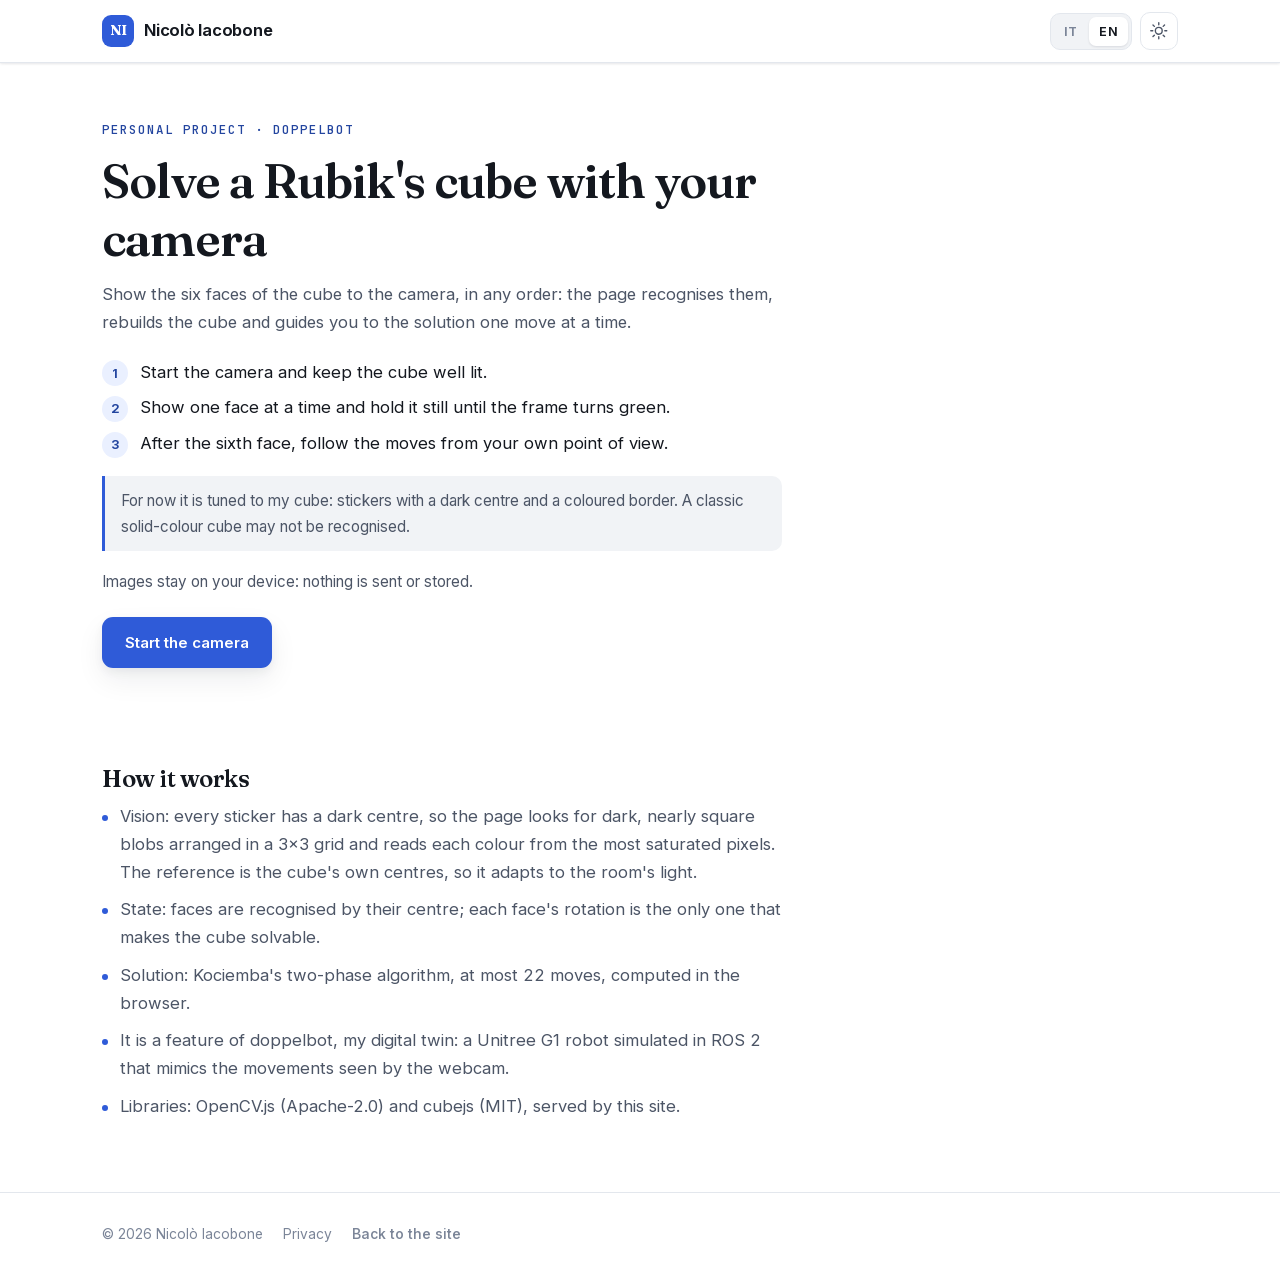
==== rubik/index.html @ 57f8d422 "aggiunta la pagina del cubo di Rubik (rubik/) e la sezione fotocamera nella privacy Pagina copiata d" ====
<!DOCTYPE html>
<html lang="it">
<head>
<meta charset="utf-8">
<meta name="viewport" content="width=device-width, initial-scale=1">
<title>Cubo di Rubik con la fotocamera — Nicolò Iacobone</title>
<meta name="description" data-i18n-attr="content" data-i18n="meta.description" content="Scansiona un cubo di Rubik con la fotocamera e risolvilo mossa per mossa, tutto nel browser.">
<meta name="author" content="Nicolò Iacobone">
<meta name="theme-color" content="#ffffff">
<link rel="canonical" href="https://www.nicoloiacobone.it/rubik/">
<link rel="icon" href="data:image/svg+xml,<svg xmlns='http://www.w3.org/2000/svg' viewBox='0 0 100 100'><rect width='100' height='100' rx='22' fill='%232f5bd8'/><text x='50' y='69' font-size='58' font-family='Georgia,serif' font-weight='700' fill='white' text-anchor='middle'>NI</text></svg>">
<link rel="preload" href="../fonts/inter-latin.woff2" as="font" type="font/woff2" crossorigin>
<link rel="stylesheet" href="../css/style.css">
<link rel="stylesheet" href="css/rubik.css">
<script>
/* Applica tema e lingua prima del primo paint per evitare il flash (come nella home) */
(function () {
  try {
    var t = localStorage.getItem('theme');
    if (!t) t = window.matchMedia('(prefers-color-scheme: dark)').matches ? 'dark' : 'light';
    document.documentElement.setAttribute('data-theme', t);
    var l = localStorage.getItem('lang');
    if (!l) l = (navigator.language || 'it').toLowerCase().indexOf('it') === 0 ? 'it' : 'en';
    document.documentElement.setAttribute('lang', l);
  } catch (e) {}
})();
</script>
<script type="module" src="js/app.js"></script>
</head>
<body>

<header class="nav is-stuck">
  <div class="nav__inner">
    <a class="nav__brand" href="../">
      <span class="nav__mark" aria-hidden="true">NI</span>
      <span class="nav__brandtext">Nicolò Iacobone</span>
    </a>

    <div class="nav__tools">
      <div class="langswitch" role="group" data-i18n-attr="aria-label" data-i18n="a11y.langGroup" aria-label="Lingua">
        <button type="button" class="langswitch__btn" data-lang="it" aria-pressed="true">IT</button>
        <button type="button" class="langswitch__btn" data-lang="en" aria-pressed="false">EN</button>
      </div>

      <button type="button" class="iconbtn" id="themeToggle" data-i18n-attr="aria-label,title" data-i18n="a11y.theme" aria-label="Cambia tema" title="Cambia tema">
        <svg class="icon icon--sun" viewBox="0 0 24 24" aria-hidden="true"><circle cx="12" cy="12" r="4.2"/><path d="M12 2.2v2.4M12 19.4v2.4M2.2 12h2.4M19.4 12h2.4M4.9 4.9l1.7 1.7M17.4 17.4l1.7 1.7M19.1 4.9l-1.7 1.7M6.6 17.4l-1.7 1.7"/></svg>
        <svg class="icon icon--moon" viewBox="0 0 24 24" aria-hidden="true"><path d="M20.5 14.6A8.6 8.6 0 0 1 9.4 3.5a8.6 8.6 0 1 0 11.1 11.1z"/></svg>
      </button>
    </div>
  </div>
</header>

<main class="wrap rubik">

  <section class="rubik__intro" id="intro">
    <p class="section__kicker" data-i18n="intro.kicker">Progetto personale · doppelbot</p>
    <h1 class="rubik__title" data-i18n="intro.title">Risolvi il cubo di Rubik con la fotocamera</h1>
    <p class="section__lead" data-i18n="intro.lead">Mostra alla fotocamera le sei facce del cubo, in qualsiasi ordine: la pagina le riconosce, ricostruisce il cubo e ti guida alla soluzione una mossa alla volta.</p>
    <ol class="rubik__steps">
      <li data-i18n="intro.step1">Avvia la fotocamera e tieni il cubo ben illuminato.</li>
      <li data-i18n="intro.step2">Mostra una faccia alla volta e tienila ferma finché il riquadro diventa verde.</li>
      <li data-i18n="intro.step3">Dopo la sesta faccia segui le mosse, dal tuo punto di vista.</li>
    </ol>
    <p class="rubik__note" data-i18n="intro.note">Per ora è tarato sul mio cubo: caselle con l'interno scuro e il bordo colorato. Un cubo classico a tinta piena potrebbe non essere riconosciuto.</p>
    <p class="rubik__privacy" data-i18n="intro.privacy">Le immagini restano sul tuo dispositivo: niente viene inviato né salvato.</p>
    <div class="rubik__actions">
      <button type="button" class="btn btn--primary" id="startButton" data-i18n="intro.start">Avvia la fotocamera</button>
    </div>
    <p class="rubik__load" id="loadStatus" role="status" aria-live="polite"></p>
    <noscript><p class="rubik__load is-error">Serve JavaScript. / JavaScript is required.</p></noscript>
  </section>

  <section class="rubik__app" id="scanSection" hidden>
    <div class="rubik__stage is-mirrored" id="stage">
      <video id="video" playsinline muted></video>
      <canvas id="overlay" aria-hidden="true"></canvas>
    </div>
    <div class="rubik__panel">
      <h2 class="rubik__subtitle" data-i18n="scan.title">Scansione</h2>
      <p class="rubik__status" id="scanMain" role="status" aria-live="polite"></p>
      <p class="rubik__hint" id="scanHint"></p>
      <p class="rubik__hint" id="scanWarn" hidden></p>
      <p class="rubik__event" id="scanEvent" hidden></p>
      <div class="net" id="net" role="img" data-i18n-attr="aria-label" data-i18n="scan.net" aria-label="Facce acquisite"></div>
      <div class="rubik__actions">
        <button type="button" class="btn btn--ghost" id="restartButton" data-i18n="scan.restart">Ricomincia</button>
        <button type="button" class="btn btn--ghost" id="switchButton" data-i18n="scan.switch" hidden>Cambia fotocamera</button>
      </div>
    </div>
  </section>

  <section class="rubik__guide" id="guideSection" hidden>
    <h2 class="rubik__subtitle" data-i18n="guide.title">Soluzione</h2>
    <p class="rubik__hint" data-i18n="guide.hold">Tieni il cubo con il verde verso di te e il bianco in alto: la fotocamera vede la faccia blu.</p>
    <p class="rubik__status" id="guideStatus" role="status" aria-live="polite" hidden></p>

    <div class="rubik__app">
      <div class="rubik__camera" id="guideStage">
        <p class="rubik__hint" id="guideCamera" hidden></p>
      </div>

      <div class="rubik__panel">
        <div class="move" id="currentMove">
          <svg class="move__icon" id="moveIcon" viewBox="-2.3 -2.3 4.6 4.6" aria-hidden="true">
            <defs>
              <marker id="arrowhead" viewBox="0 0 10 10" refX="6" refY="5" markerWidth="4" markerHeight="4" orient="auto-start-reverse">
                <path d="M0 0 L10 5 L0 10 z" fill="#ffff00" stroke="#000" stroke-width="1"/>
              </marker>
            </defs>
          </svg>
          <div class="move__text">
            <p class="move__label" data-i18n="guide.next">Prossima mossa</p>
            <p class="move__name" id="moveName" aria-live="polite"></p>
            <p class="move__description" id="moveText"></p>
            <p class="move__count" id="moveCount"></p>
          </div>
        </div>

        <div class="rubik__solved" id="solved" hidden>
          <p class="move__name" data-i18n="guide.solved">Cubo risolto!</p>
          <p data-i18n="guide.solvedText">Ottimo lavoro. Puoi mischiarlo e ricominciare con una nuova scansione.</p>
        </div>

        <p class="rubik__event" id="guideEvent" hidden></p>
        <div class="rubik__actions">
          <button type="button" class="btn btn--primary" id="doneButton" data-i18n="guide.done">Fatto</button>
          <button type="button" class="btn btn--ghost" id="undoButton" data-i18n="guide.undo">Annulla l'ultima</button>
          <button type="button" class="btn btn--ghost" id="modeButton">Conferma a mano</button>
          <button type="button" class="btn btn--ghost" id="rescanButton" data-i18n="guide.rescan">Nuova scansione</button>
        </div>
        <p class="rubik__keys" data-i18n="guide.keys">Tasti: Spazio = fatto, Z = annulla, M = conferma automatica o a mano</p>
        <ol class="moves" id="moveList"></ol>
      </div>
    </div>
  </section>

  <section class="rubik__about">
    <h2 class="rubik__subtitle" data-i18n="about.title">Come funziona</h2>
    <ul class="rubik__list">
      <li data-i18n="about.vision">Visione: ogni casella ha l'interno scuro, quindi la pagina cerca macchie scure quasi quadrate disposte a griglia 3×3 e ne legge il colore dai pixel più saturi. Il riferimento sono i centri del cubo stesso, così si adatta alla luce della stanza.</li>
      <li data-i18n="about.state">Stato: le facce si riconoscono dal centro; la rotazione di ognuna è l'unica che rende il cubo risolvibile.</li>
      <li data-i18n="about.solver">Soluzione: algoritmo two-phase di Kociemba, al massimo 22 mosse, calcolato nel browser.</li>
      <li data-i18n="about.origin">È una funzione di doppelbot, il mio gemello digitale: un robot Unitree G1 simulato in ROS 2 che imita i movimenti visti dalla webcam.</li>
      <li data-i18n="about.credits">Librerie: OpenCV.js (Apache-2.0) e cubejs (MIT), servite da questo sito.</li>
    </ul>
  </section>
</main>

<footer class="footer">
  <div class="wrap footer__inner">
    <p class="footer__copy">© 2026 Nicolò Iacobone</p>
    <a class="footer__legal" href="../privacy.html" data-i18n="footer.privacy">Privacy</a>
    <a class="footer__top" href="../" data-i18n="footer.back">Torna al sito</a>
  </div>
</footer>

</body>
</html>
---- css/style.css ----
/* =========================================================
   Nicolò Iacobone — sito personale
   Tema chiaro di default, dark mode via [data-theme="dark"]
   ========================================================= */

/* ---------- Font (self-hosted) ----------
   Serviti dal sito stesso, non da Google Fonts: nessuna richiesta a terzi
   e quindi nessun IP dei visitatori trasmesso fuori. Licenza SIL OFL 1.1. */
@font-face {
  font-family: "Fraunces";
  font-style: normal;
  font-weight: 500 700;
  font-display: swap;
  src: url("../fonts/fraunces-latin-ext.woff2") format("woff2");
  unicode-range: U+0100-02BA, U+02BD-02C5, U+02C7-02CC, U+02CE-02D7, U+02DD-02FF, U+0304, U+0308, U+0329, U+1D00-1DBF, U+1E00-1E9F, U+1EF2-1EFF, U+2020, U+20A0-20AB, U+20AD-20C0, U+2113, U+2C60-2C7F, U+A720-A7FF;
}
@font-face {
  font-family: "Fraunces";
  font-style: normal;
  font-weight: 500 700;
  font-display: swap;
  src: url("../fonts/fraunces-latin.woff2") format("woff2");
  unicode-range: U+0000-00FF, U+0131, U+0152-0153, U+02BB-02BC, U+02C6, U+02DA, U+02DC, U+0304, U+0308, U+0329, U+2000-206F, U+20AC, U+2122, U+2191, U+2193, U+2212, U+2215, U+FEFF, U+FFFD;
}
@font-face {
  font-family: "Inter";
  font-style: normal;
  font-weight: 400 700;
  font-display: swap;
  src: url("../fonts/inter-latin-ext.woff2") format("woff2");
  unicode-range: U+0100-02BA, U+02BD-02C5, U+02C7-02CC, U+02CE-02D7, U+02DD-02FF, U+0304, U+0308, U+0329, U+1D00-1DBF, U+1E00-1E9F, U+1EF2-1EFF, U+2020, U+20A0-20AB, U+20AD-20C0, U+2113, U+2C60-2C7F, U+A720-A7FF;
}
@font-face {
  font-family: "Inter";
  font-style: normal;
  font-weight: 400 700;
  font-display: swap;
  src: url("../fonts/inter-latin.woff2") format("woff2");
  unicode-range: U+0000-00FF, U+0131, U+0152-0153, U+02BB-02BC, U+02C6, U+02DA, U+02DC, U+0304, U+0308, U+0329, U+2000-206F, U+20AC, U+2122, U+2191, U+2193, U+2212, U+2215, U+FEFF, U+FFFD;
}
@font-face {
  font-family: "JetBrains Mono";
  font-style: normal;
  font-weight: 500;
  font-display: swap;
  src: url("../fonts/jetbrains-mono-latin-ext.woff2") format("woff2");
  unicode-range: U+0100-02BA, U+02BD-02C5, U+02C7-02CC, U+02CE-02D7, U+02DD-02FF, U+0304, U+0308, U+0329, U+1D00-1DBF, U+1E00-1E9F, U+1EF2-1EFF, U+2020, U+20A0-20AB, U+20AD-20C0, U+2113, U+2C60-2C7F, U+A720-A7FF;
}
@font-face {
  font-family: "JetBrains Mono";
  font-style: normal;
  font-weight: 500;
  font-display: swap;
  src: url("../fonts/jetbrains-mono-latin.woff2") format("woff2");
  unicode-range: U+0000-00FF, U+0131, U+0152-0153, U+02BB-02BC, U+02C6, U+02DA, U+02DC, U+0304, U+0308, U+0329, U+2000-206F, U+20AC, U+2122, U+2191, U+2193, U+2212, U+2215, U+FEFF, U+FFFD;
}

/* ---------- Design tokens (light) ---------- */
:root {
  --bg:            #ffffff;
  --bg-alt:        #f6f7f9;
  --bg-elev:       #ffffff;
  --bg-inset:      #f1f3f6;
  --text:          #14181f;
  --text-soft:     #4c5566;
  --text-faint:    #7b8598;
  --line:          #e3e7ed;
  --line-strong:   #cfd6e0;
  --accent:        #2f5bd8;
  --accent-soft:   #eaf0ff;
  --accent-text:   #23459f;
  --accent-2:      #0d9488;
  --shadow-sm:     0 1px 2px rgba(16, 24, 40, .05), 0 1px 3px rgba(16, 24, 40, .06);
  --shadow-md:     0 4px 10px rgba(16, 24, 40, .05), 0 12px 28px rgba(16, 24, 40, .07);
  --shadow-lg:     0 12px 24px rgba(16, 24, 40, .07), 0 32px 64px rgba(16, 24, 40, .10);
  --nav-bg:        rgba(255, 255, 255, .78);
  --glow-1:        rgba(47, 91, 216, .13);
  --glow-2:        rgba(13, 148, 136, .10);
  --map-land:      #e4e9f0;
  --map-line:      #ffffff;
  --map-visited:   #3f9e68;
  --map-lived:     #dd8a22;
  --radius:        14px;
  --radius-lg:     20px;
  --wrap:          1120px;
  --font-sans:     "Inter", -apple-system, BlinkMacSystemFont, "Segoe UI", Roboto, Helvetica, Arial, sans-serif;
  --font-display:  "Fraunces", Georgia, "Times New Roman", serif;
  --font-mono:     "JetBrains Mono", ui-monospace, SFMono-Regular, Menlo, Consolas, monospace;
}

/* ---------- Design tokens (dark) ---------- */
[data-theme="dark"] {
  --bg:            #0e1118;
  --bg-alt:        #131826;
  --bg-elev:       #171d2b;
  --bg-inset:      #1c2333;
  --text:          #eef1f7;
  --text-soft:     #aab4c6;
  --text-faint:    #7c879b;
  --line:          #262e40;
  --line-strong:   #35405a;
  --accent:        #7ea2ff;
  --accent-soft:   #1b2545;
  --accent-text:   #a8c0ff;
  --accent-2:      #4fd1c5;
  --shadow-sm:     0 1px 2px rgba(0, 0, 0, .4);
  --shadow-md:     0 4px 10px rgba(0, 0, 0, .35), 0 12px 28px rgba(0, 0, 0, .38);
  --shadow-lg:     0 12px 24px rgba(0, 0, 0, .4), 0 32px 64px rgba(0, 0, 0, .45);
  --nav-bg:        rgba(14, 17, 24, .78);
  --map-land:      #232b3d;
  --map-line:      #0e1118;
  --map-visited:   #4cb87c;
  --map-lived:     #eda344;
  --glow-1:        rgba(126, 162, 255, .16);
  --glow-2:        rgba(79, 209, 197, .10);
  color-scheme: dark;
}

/* ---------- Reset & base ---------- */
*, *::before, *::after { box-sizing: border-box; }

html {
  scroll-behavior: smooth;
  scroll-padding-top: 88px;
  -webkit-text-size-adjust: 100%;
}

body {
  margin: 0;
  background: var(--bg);
  color: var(--text);
  font-family: var(--font-sans);
  font-size: 16.5px;
  line-height: 1.68;
  -webkit-font-smoothing: antialiased;
  overflow-x: hidden;
  transition: background-color .3s ease, color .3s ease;
}

img { max-width: 100%; height: auto; display: block; }
/* deve battere le regole display delle classi (es. .card__figure{display:grid}) */
[hidden] { display: none !important; }
a { color: inherit; }
ul, ol { margin: 0; padding: 0; list-style: none; }
h1, h2, h3, h4 { margin: 0; line-height: 1.2; font-weight: 600; letter-spacing: -.02em; }
p { margin: 0; }
button { font: inherit; color: inherit; }

.wrap { width: 100%; max-width: var(--wrap); margin-inline: auto; padding-inline: 22px; }
.mono { font-family: var(--font-mono); font-size: .82em; letter-spacing: -.01em; }

.icon {
  width: 1.15em; height: 1.15em;
  fill: none; stroke: currentColor;
  stroke-width: 1.7; stroke-linecap: round; stroke-linejoin: round;
  flex: none;
}

.skip-link {
  position: absolute; left: -9999px; top: 0; z-index: 200;
  background: var(--accent); color: #fff;
  padding: 12px 20px; border-radius: 0 0 10px 0; text-decoration: none; font-weight: 600;
}
.skip-link:focus { left: 0; }

:focus-visible {
  outline: 2.5px solid var(--accent);
  outline-offset: 3px;
  border-radius: 6px;
}

/* ---------- Reveal on scroll ---------- */
.reveal {
  opacity: 0;
  transform: translateY(16px);
  transition: opacity .6s cubic-bezier(.22,.61,.36,1) var(--d, 0ms),
              transform .6s cubic-bezier(.22,.61,.36,1) var(--d, 0ms);
}
.reveal.is-in { opacity: 1; transform: none; }

@media (prefers-reduced-motion: reduce) {
  html { scroll-behavior: auto; }
  .reveal { opacity: 1; transform: none; transition: none; }
  * { animation-duration: .001ms !important; transition-duration: .001ms !important; }
}

/* =========================================================
   NAVBAR
   ========================================================= */
.nav {
  position: sticky; top: 0; z-index: 100;
  background: var(--nav-bg);
  -webkit-backdrop-filter: saturate(180%) blur(14px);
  backdrop-filter: saturate(180%) blur(14px);
  border-bottom: 1px solid transparent;
  transition: border-color .25s ease, box-shadow .25s ease;
}
.nav.is-stuck { border-bottom-color: var(--line); box-shadow: var(--shadow-sm); }

.nav__inner {
  width: 100%; max-width: var(--wrap); margin-inline: auto;
  padding: 12px 22px;
  display: flex; align-items: center; gap: 18px;
}

.nav__brand {
  display: flex; align-items: center; gap: 10px;
  text-decoration: none; font-weight: 650; letter-spacing: -.015em;
  margin-right: auto; white-space: nowrap;
}
.nav__mark {
  display: grid; place-items: center;
  width: 32px; height: 32px; border-radius: 9px;
  background: var(--accent); color: #fff;
  font-family: var(--font-display); font-weight: 700; font-size: 14px;
  letter-spacing: 0; flex: none;
}
[data-theme="dark"] .nav__mark { color: #0e1118; }

.nav__links { display: flex; align-items: center; gap: 4px; }
.nav__links a {
  position: relative;
  padding: 8px 13px; border-radius: 9px;
  text-decoration: none; font-size: 14.5px; font-weight: 500;
  color: var(--text-soft);
  transition: color .18s ease, background-color .18s ease;
}
.nav__links a:hover { color: var(--text); background: var(--bg-inset); }
.nav__links a.is-active { color: var(--accent-text); background: var(--accent-soft); }
/* Link a una pagina del sito (non a una sezione): in evidenza, fuori dallo scrollspy. */
.nav__links a.nav__cta { color: var(--accent-text); font-weight: 600; }
.nav__links a.nav__cta:hover { background: var(--accent-soft); }

.nav__tools { display: flex; align-items: center; gap: 8px; }

.langswitch {
  display: flex; padding: 3px; gap: 2px;
  background: var(--bg-inset); border: 1px solid var(--line); border-radius: 10px;
}
.langswitch__btn {
  border: 0; background: none; cursor: pointer;
  padding: 4px 10px; border-radius: 7px;
  font-size: 12.5px; font-weight: 650; letter-spacing: .03em;
  color: var(--text-faint);
  transition: color .18s ease, background-color .18s ease;
}
.langswitch__btn:hover { color: var(--text); }
.langswitch__btn[aria-pressed="true"] {
  background: var(--bg-elev); color: var(--text); box-shadow: var(--shadow-sm);
}

.iconbtn {
  display: grid; place-items: center;
  width: 38px; height: 38px; padding: 0;
  border: 1px solid var(--line); border-radius: 10px;
  background: var(--bg-elev); cursor: pointer;
  color: var(--text-soft); font-size: 17px;
  transition: color .18s ease, border-color .18s ease, background-color .18s ease;
}
.iconbtn:hover { color: var(--text); border-color: var(--line-strong); }

/* sole/luna: mostra solo quella pertinente */
.icon--moon { display: none; }
[data-theme="dark"] .icon--sun { display: none; }
[data-theme="dark"] .icon--moon { display: block; }

.navtoggle { display: none; }
.navtoggle .icon path { transition: transform .25s ease, opacity .2s ease; transform-origin: 50% 50%; }
.navtoggle[aria-expanded="true"] .navtoggle__top { transform: translateY(5px) rotate(45deg); }
.navtoggle[aria-expanded="true"] .navtoggle__mid { opacity: 0; }
.navtoggle[aria-expanded="true"] .navtoggle__bot { transform: translateY(-5px) rotate(-45deg); }

/* =========================================================
   HERO
   ========================================================= */
.hero { position: relative; padding: clamp(44px, 7vw, 92px) 0 clamp(44px, 6vw, 76px); overflow: hidden; }
.hero__glow {
  position: absolute; inset: -30% -10% auto -10%; height: 620px; pointer-events: none; z-index: 0;
  background:
    radial-gradient(46% 52% at 22% 42%, var(--glow-1), transparent 70%),
    radial-gradient(40% 48% at 78% 30%, var(--glow-2), transparent 72%);
  filter: blur(6px);
}

.hero__grid {
  position: relative; z-index: 1;
  display: grid; grid-template-columns: 1.35fr .85fr;
  gap: clamp(32px, 5vw, 64px); align-items: center;
}

.eyebrow {
  display: inline-flex; align-items: center; gap: 9px;
  padding: 6px 14px 6px 11px; margin-bottom: 20px;
  background: var(--bg-elev); border: 1px solid var(--line); border-radius: 999px;
  font-size: 13px; font-weight: 550; color: var(--text-soft);
  box-shadow: var(--shadow-sm);
}
.dot {
  width: 7px; height: 7px; border-radius: 50%; background: var(--accent-2); flex: none;
  box-shadow: 0 0 0 3px color-mix(in srgb, var(--accent-2) 22%, transparent);
  animation: pulse 2.6s ease-in-out infinite;
}
@keyframes pulse { 0%, 100% { opacity: 1; } 50% { opacity: .45; } }

.hero__name {
  font-family: var(--font-display);
  font-size: clamp(2.5rem, 6.4vw, 4.1rem);
  font-weight: 600; letter-spacing: -.035em; line-height: 1.02;
}
.hero__role {
  margin-top: 12px;
  font-size: clamp(1.02rem, 2.1vw, 1.3rem); font-weight: 600;
  color: var(--accent-text); letter-spacing: -.012em;
}
.hero__tag {
  margin-top: 18px; max-width: 54ch;
  font-size: clamp(1rem, 1.6vw, 1.09rem); color: var(--text-soft);
}

.hero__facts {
  display: flex; flex-wrap: wrap; gap: 10px 22px; margin-top: 24px;
  font-size: 14.5px; color: var(--text-soft);
}
.hero__facts li { display: flex; align-items: center; gap: 8px; }
.hero__facts .icon { color: var(--text-faint); }

.hero__cta { display: flex; flex-wrap: wrap; gap: 12px; margin-top: 32px; }

.btn {
  display: inline-flex; align-items: center; gap: 9px;
  padding: 12px 22px; border-radius: 11px;
  text-decoration: none; font-size: 15px; font-weight: 600;
  border: 1px solid transparent; cursor: pointer;
  transition: transform .18s ease, box-shadow .18s ease, background-color .18s ease, border-color .18s ease, color .18s ease;
}
.btn:hover { transform: translateY(-2px); }
.btn--primary {
  background: var(--accent); color: #fff; box-shadow: var(--shadow-md);
}
[data-theme="dark"] .btn--primary { color: #0b0f18; }
.btn--primary:hover { box-shadow: var(--shadow-lg); }
.btn--ghost {
  background: var(--bg-elev); color: var(--text);
  border-color: var(--line-strong); box-shadow: var(--shadow-sm);
}
.btn--ghost:hover { border-color: var(--accent); color: var(--accent-text); }

.hero__photo { position: relative; margin: 0; justify-self: center; width: 100%; max-width: 330px; }
.hero__photo img {
  width: 100%; aspect-ratio: 4 / 5; object-fit: cover; object-position: center 22%;
  border-radius: var(--radius-lg);
  border: 1px solid var(--line);
  box-shadow: var(--shadow-lg);
}
.hero__photo::before {
  content: ""; position: absolute; inset: 14px -14px -14px 14px; z-index: -1;
  border-radius: var(--radius-lg);
  background: linear-gradient(135deg, var(--accent), var(--accent-2));
  opacity: .16;
}
.hero__photocaption {
  position: absolute; left: 50%; bottom: -16px; transform: translateX(-50%);
  white-space: nowrap;
  padding: 7px 14px; border-radius: 999px;
  background: var(--bg-elev); border: 1px solid var(--line);
  box-shadow: var(--shadow-md); color: var(--text-soft);
}

/* =========================================================
   SECTIONS
   ========================================================= */
.section { padding: clamp(56px, 8vw, 100px) 0; }
.section--alt { background: var(--bg-alt); border-block: 1px solid var(--line); }

.section__head { max-width: 62ch; margin-bottom: clamp(30px, 4vw, 48px); }
.section__kicker {
  font-family: var(--font-mono); font-size: 12.5px; font-weight: 500;
  letter-spacing: .08em; text-transform: uppercase; color: var(--accent-text);
  margin-bottom: 12px;
}
.section__title {
  font-family: var(--font-display);
  font-size: clamp(1.7rem, 3.6vw, 2.5rem); font-weight: 600; letter-spacing: -.03em;
}
.section__lead { margin-top: 14px; color: var(--text-soft); font-size: 1.03rem; }

.subhead {
  font-size: 13px; font-weight: 650; letter-spacing: .1em; text-transform: uppercase;
  color: var(--text-faint);
  margin: clamp(36px, 5vw, 54px) 0 20px;
  padding-bottom: 10px; border-bottom: 1px solid var(--line);
}
/* Azzera il margine solo quando il sottotitolo segue davvero l'intestazione di
   sezione. NON usare :first-of-type: guarda i fratelli dello stesso tag, quindi
   colpiva anche il sottotitolo della mappa, che è l'unico h3 della sua sezione. */
.section__head + .subhead { margin-top: 0; }
/* dopo una griglia di card serve più respiro */
.cards + .subhead { margin-top: clamp(48px, 6vw, 72px); }

/* ---------- Chi sono ---------- */
.about__grid { display: grid; grid-template-columns: 1.5fr 1fr; gap: clamp(28px, 4vw, 56px); align-items: start; }
.about__prose p + p { margin-top: 16px; }
.about__prose p { color: var(--text-soft); font-size: 1.04rem; }
.about__prose p:first-child { color: var(--text); font-size: 1.12rem; }

.about__stats { display: grid; gap: 12px; }
.stat {
  padding: 18px 20px; border-radius: var(--radius);
  background: var(--bg-elev); border: 1px solid var(--line); box-shadow: var(--shadow-sm);
}
.stat__num {
  display: block;
  font-family: var(--font-display); font-size: 1.85rem; font-weight: 600;
  color: var(--accent-text); letter-spacing: -.03em; line-height: 1.1;
}
.stat__den { font-size: .55em; color: var(--text-faint); }
.stat__label { display: block; margin-top: 4px; font-size: 14px; color: var(--text-soft); line-height: 1.5; }

/* ---------- Timeline ---------- */
.timeline { position: relative; display: grid; gap: 20px; padding-left: 26px; }
.timeline::before {
  content: ""; position: absolute; left: 5px; top: 12px; bottom: 12px; width: 2px;
  background: linear-gradient(var(--accent), var(--line));
  opacity: .45; border-radius: 2px;
}
.tl { position: relative; }
.tl__marker {
  position: absolute; left: -26px; top: 24px;
  width: 12px; height: 12px; border-radius: 50%;
  background: var(--accent); border: 3px solid var(--bg-alt);
  box-shadow: 0 0 0 3px color-mix(in srgb, var(--accent) 18%, transparent);
}
.tl__card {
  padding: 22px 24px; border-radius: var(--radius);
  background: var(--bg-elev); border: 1px solid var(--line);
  box-shadow: var(--shadow-sm);
  transition: transform .22s ease, box-shadow .22s ease, border-color .22s ease;
}
.tl__card:hover { transform: translateY(-2px); box-shadow: var(--shadow-md); border-color: var(--line-strong); }
.tl__date { color: var(--text-faint); letter-spacing: .02em; }
.tl__role { margin-top: 6px; font-size: 1.16rem; font-weight: 650; }
.tl__org { margin-top: 3px; font-size: 14.5px; color: var(--text-soft); }
.tl__topic {
  margin-top: 12px; padding: 9px 13px; border-radius: 9px;
  background: var(--accent-soft); color: var(--accent-text);
  font-size: 14.5px; font-weight: 550; font-style: italic;
}
.tl__list { margin-top: 14px; display: grid; gap: 9px; }
.tl__list li {
  position: relative; padding-left: 20px;
  font-size: 15px; color: var(--text-soft); line-height: 1.6;
}
.tl__list li::before {
  content: ""; position: absolute; left: 4px; top: .62em;
  width: 5px; height: 5px; border-radius: 50%; background: var(--accent); opacity: .55;
}
.tl__links, .card__links { display: flex; flex-wrap: wrap; gap: 8px; margin-top: 16px; }

.linkpill {
  display: inline-flex; align-items: center; gap: 7px;
  padding: 6px 13px; border-radius: 999px;
  border: 1px solid var(--line-strong); background: var(--bg);
  font-size: 13.5px; font-weight: 550; text-decoration: none; color: var(--text-soft);
  transition: color .18s ease, border-color .18s ease, background-color .18s ease, transform .18s ease;
}
a.linkpill:hover {
  color: var(--accent-text); border-color: var(--accent);
  background: var(--accent-soft); transform: translateY(-1px);
}
.linkpill--static { cursor: default; color: var(--accent-text); border-color: var(--accent); background: var(--accent-soft); }

/* ---------- Cards ---------- */
.cards { display: grid; gap: 18px; }
.cards--2 { grid-template-columns: repeat(2, 1fr); }
.cards--3 { grid-template-columns: repeat(3, 1fr); }

.card {
  display: flex; flex-direction: column;
  padding: 24px; border-radius: var(--radius);
  background: var(--bg-elev); border: 1px solid var(--line); box-shadow: var(--shadow-sm);
  transition: transform .22s ease, box-shadow .22s ease, border-color .22s ease;
}
.card:hover { transform: translateY(-3px); box-shadow: var(--shadow-md); border-color: var(--line-strong); }
.card__date { color: var(--text-faint); margin-bottom: 6px; }
.card__title { font-size: 1.1rem; font-weight: 650; letter-spacing: -.018em; }
.card__sub { margin-top: 4px; font-size: 14.5px; color: var(--accent-text); font-weight: 550; }
.card__body { margin-top: 11px; font-size: 15px; color: var(--text-soft); }
.card__links { margin-top: auto; padding-top: 16px; }

/* card "oltre la ricerca" */
.card--fun { padding-top: 26px; }
.card--fun .card__body { flex: 1; }
.card__icon {
  display: grid; place-items: center;
  width: 46px; height: 46px; margin-bottom: 16px; border-radius: 13px;
  background: var(--accent-soft); color: var(--accent-text); font-size: 22px;
}
.card__icon--juggle .icon circle { animation: bob 2.8s ease-in-out infinite; }
.card__icon--juggle .icon circle:nth-child(2) { animation-delay: .35s; }
.card__icon--juggle .icon circle:nth-child(3) { animation-delay: .7s; }
@keyframes bob { 0%, 100% { transform: translateY(0); } 50% { transform: translateY(-1.6px); } }

.card__figure {
  margin: 0 0 16px; display: grid; place-items: center;
  padding: 14px; border-radius: 13px;
  background: radial-gradient(circle at 50% 40%, var(--accent-soft), var(--bg-inset));
  border: 1px solid var(--line);
}
.card__figure img {
  width: 118px; height: auto;
  filter: drop-shadow(0 8px 18px rgba(16, 24, 40, .22));
  animation: float 5.5s ease-in-out infinite;
  /* Promuovo l'immagine a livello di composizione: senza questo, il browser
     ricalcola la drop-shadow a ogni frame e su mobile si vede tremolare. */
  will-change: transform;
  transform: translateZ(0);
  backface-visibility: hidden;
}
/* Niente rotazione: ruotare un bitmap di frazioni di grado lo ricampiona a ogni
   frame ed è la seconda causa del tremolio. Solo traslazione verticale. */
@keyframes float { 0%, 100% { transform: translate3d(0, 0, 0); } 50% { transform: translate3d(0, -7px, 0); } }

/* ---------- Skills ---------- */
.skills { display: grid; grid-template-columns: repeat(2, 1fr); gap: 16px; }
.skillgroup {
  padding: 20px 22px; border-radius: var(--radius);
  background: var(--bg-elev); border: 1px solid var(--line); box-shadow: var(--shadow-sm);
}
.skillgroup__name {
  font-size: 12.5px; font-weight: 650; letter-spacing: .07em; text-transform: uppercase;
  color: var(--text-faint); margin-bottom: 13px;
}
.tags { display: flex; flex-wrap: wrap; gap: 7px; }
.tags li {
  padding: 5px 12px; border-radius: 8px;
  background: var(--bg-inset); border: 1px solid var(--line);
  font-size: 13.2px; font-weight: 500; color: var(--text-soft);
  transition: color .18s ease, border-color .18s ease, background-color .18s ease;
}
.tags li:hover { color: var(--accent-text); border-color: var(--accent); background: var(--accent-soft); }

/* ---------- Contatti ---------- */
.contact__grid { display: grid; grid-template-columns: repeat(3, 1fr); gap: 14px; }
.contactcard {
  display: grid; grid-template-columns: auto 1fr; grid-template-rows: auto auto;
  column-gap: 14px; row-gap: 2px; align-items: center;
  padding: 20px 22px; border-radius: var(--radius);
  background: var(--bg-elev); border: 1px solid var(--line); box-shadow: var(--shadow-sm);
  text-decoration: none;
  transition: transform .2s ease, box-shadow .2s ease, border-color .2s ease;
}
.contactcard:hover { transform: translateY(-3px); box-shadow: var(--shadow-md); border-color: var(--accent); }
.contactcard .icon {
  grid-row: 1 / 3; width: 34px; height: 34px; padding: 7px;
  border-radius: 10px; background: var(--accent-soft); color: var(--accent-text);
  stroke-width: 1.6;
}
.contactcard__label { font-size: 12px; font-weight: 650; letter-spacing: .07em; text-transform: uppercase; color: var(--text-faint); }
.contactcard__value { font-size: 14.8px; font-weight: 550; color: var(--text); word-break: break-word; }
.contactcard--cv { background: var(--accent-soft); border-color: var(--accent); grid-column: span 2; }
.contactcard--cv .icon { background: var(--accent); color: #fff; }
[data-theme="dark"] .contactcard--cv .icon { color: #0e1118; }

/* ---------- Footer ---------- */
.footer { padding: 30px 0 40px; border-top: 1px solid var(--line); background: var(--bg); }
.footer__inner {
  display: flex; flex-wrap: wrap; align-items: center; gap: 8px 20px;
  font-size: 13.8px; color: var(--text-faint);
}
.footer__note { margin-right: auto; }
.footer__top { text-decoration: none; font-weight: 550; transition: color .18s ease; }
.footer__top:hover { color: var(--accent-text); }
.footer__legal { text-decoration: none; transition: color .18s ease; }
.footer__legal:hover { color: var(--accent-text); text-decoration: underline; }

/* ---------- Pagina privacy ---------- */
/* Testi lunghi: una versione per lingua nel markup, si mostra quella attiva.
   Senza JS lang resta "it", quindi si vede comunque l'italiano. */
html[lang="en"] .only-it, html:not([lang="en"]) .only-en { display: none; }

.legal { max-width: 72ch; }
.legal__updated { margin-top: 10px; font-size: 13.5px; color: var(--text-faint); }
.legal h2 {
  font-family: var(--font-display); font-size: 1.35rem; font-weight: 600;
  margin: clamp(34px, 5vw, 46px) 0 12px;
}
.legal p, .legal li { color: var(--text-soft); }
.legal p + p, .legal p + ul, .legal ul + p { margin-top: 12px; }
.legal ul { list-style: disc; padding-left: 1.3em; }
.legal li + li { margin-top: 6px; }
.legal strong { color: var(--text); font-weight: 600; }
.legal a { color: var(--accent-text); text-underline-offset: 2px; }
.legal code {
  font-family: var(--font-mono); font-size: .86em;
  background: var(--bg-inset); border: 1px solid var(--line); border-radius: 6px; padding: 1px 5px;
}
.legal__table { overflow-x: auto; margin-block: 14px 18px; }
.legal table { width: 100%; border-collapse: collapse; font-size: 14.5px; min-width: 520px; }
.legal th, .legal td { text-align: left; vertical-align: top; padding: 10px 12px; border-bottom: 1px solid var(--line); }
.legal th { color: var(--text); font-weight: 600; background: var(--bg-alt); }
.legal td { color: var(--text-soft); }

/* ---------- Card larga: galleria pesca ---------- */
.card--wide { grid-column: span 2; }

.card__gallery { display: grid; grid-template-columns: 1fr 1fr; gap: 12px; margin-bottom: 16px; }
.card__shot { margin: 0; }
.card__shot img {
  width: 100%; height: 210px; object-fit: cover;
  border-radius: 12px; border: 1px solid var(--line);
  background: var(--bg-inset);
}
.card__shot:first-child img { object-position: center 62%; }
.card__shot figcaption {
  margin-top: 7px; font-size: 12.8px; color: var(--text-faint); text-align: center;
}

/* ---------- Locandina film ---------- */
.card__figure--poster { padding: 0; background: none; border: 0; }
.card__figure--poster img {
  width: 100%; max-height: 240px; object-fit: contain;
  border-radius: 12px;
  filter: drop-shadow(0 10px 22px rgba(16, 24, 40, .2));
  animation: none;
}

/* ---------- Mappa dei viaggi ---------- */
.map { margin: 0; }

.map__legend { display: flex; flex-wrap: wrap; gap: 10px 22px; margin-bottom: 16px; }
.legenditem {
  display: inline-flex; align-items: center; gap: 9px;
  font-size: 14.5px; color: var(--text-soft);
}
.swatch {
  width: 15px; height: 15px; border-radius: 5px; flex: none;
  border: 1px solid rgba(0, 0, 0, .16);
}
.swatch--visited { background: var(--map-visited); }
.swatch--lived   { background: var(--map-lived); }
.legenditem__n {
  padding: 1px 9px; border-radius: 999px;
  background: var(--bg-inset); border: 1px solid var(--line);
  color: var(--text); font-size: 13px;
}

.map__canvas {
  position: relative;
  padding: 10px 14px;
  border-radius: var(--radius);
  background: var(--bg-elev); border: 1px solid var(--line);
  box-shadow: var(--shadow-sm);
}
.map__fallback { padding: 40px 0; text-align: center; color: var(--text-faint); font-size: 14.5px; }

.worldmap {
  display: block; width: 100%; height: auto;
  /* a riposo il dito scorre la pagina; da ingrandita il JS passa a "none" */
  touch-action: pan-y;
  cursor: grab;
}
.worldmap:active { cursor: grabbing; }

/* ---- controlli zoom ---- */
.map__zoom {
  position: absolute; z-index: 4; right: 12px; top: 12px;
  display: flex; flex-direction: column; gap: 6px;
}
.zoombtn {
  display: grid; place-items: center;
  width: 34px; height: 34px; padding: 0;
  border: 1px solid var(--line); border-radius: 9px;
  background: var(--bg-elev); color: var(--text-soft);
  font-size: 16px; cursor: pointer;
  box-shadow: var(--shadow-sm);
  transition: color .18s ease, border-color .18s ease, opacity .18s ease;
}
.zoombtn:hover:not(:disabled) { color: var(--accent-text); border-color: var(--accent); }
.zoombtn:disabled { opacity: .38; cursor: default; }
.country {
  fill: var(--map-land);
  stroke: var(--map-line);
  stroke-width: 0.6;
  transition: fill .18s ease;
}
.country--visited { fill: var(--map-visited); }
/* microstati: pallino con contorno, altrimenti si perdono sul fondo */
.country--dot { stroke: var(--bg-elev); stroke-width: 1.4; }
.country--dot.country--lived { stroke-width: 1.4; }
.country--lived   { fill: var(--map-lived); stroke: var(--map-line); stroke-width: 0.9; }
/* l'evidenziazione all'hover funziona anche in stampa e senza JS */
.worldmap:hover .country:hover { fill: var(--accent); }

.map__tip {
  position: absolute; z-index: 5; pointer-events: none;
  padding: 6px 11px; border-radius: 8px;
  background: var(--text); color: var(--bg);
  font-size: 13px; font-weight: 550; white-space: nowrap;
  box-shadow: var(--shadow-md);
}

.map__note {
  display: flex; flex-wrap: wrap; gap: 4px 14px;
  margin-top: 12px; font-size: 13.2px; color: var(--text-faint);
}
.map__src { opacity: .8; }

/* =========================================================
   RESPONSIVE
   ========================================================= */
@media (max-width: 980px) {
  /* Con 5 voci nella barra il nome accanto al logo non ci sta più: resta solo «NI». */
  .nav__brandtext { display: none; }
  .hero__grid { grid-template-columns: 1fr; text-align: left; }
  .hero__photo { grid-row: 1; max-width: 250px; justify-self: start; }
  .about__grid { grid-template-columns: 1fr; }
  .about__stats { grid-template-columns: repeat(3, 1fr); }
  .cards--3 { grid-template-columns: 1fr 1fr; }
  .card--wide { grid-column: span 2; }
  .contact__grid { grid-template-columns: repeat(2, 1fr); }
  .contactcard--cv { grid-column: span 2; }
}

@media (max-width: 760px) {
  html { scroll-padding-top: 72px; }

  .nav__brandtext { display: none; }
  .navtoggle { display: grid; }

  .nav__links {
    position: absolute; left: 0; right: 0; top: 100%;
    flex-direction: column; align-items: stretch; gap: 2px;
    padding: 8px 14px 16px;
    background: var(--bg-elev);
    border-bottom: 1px solid var(--line);
    box-shadow: var(--shadow-md);
    /* chiuso di default su mobile */
    opacity: 0; visibility: hidden; transform: translateY(-8px);
    transition: opacity .22s ease, transform .22s ease, visibility .22s;
  }
  .nav__links.is-open { opacity: 1; visibility: visible; transform: none; }
  .nav__links a { padding: 12px 14px; font-size: 15.5px; }

  .cards--2, .cards--3, .skills, .contact__grid { grid-template-columns: 1fr; }
  .card--wide { grid-column: auto; }
  /* Su mobile l'effetto non vale il costo di ridisegno: fermo l'animazione. */
  .card__figure img { animation: none; transform: none; will-change: auto; }
  .card__shot img { height: 175px; }
  .map__canvas { padding: 6px 8px; }
  .map__zoom { right: 8px; top: 8px; }
  .zoombtn { width: 38px; height: 38px; }
  .contactcard--cv { grid-column: auto; }
  .about__stats { grid-template-columns: 1fr; }
  .timeline { padding-left: 20px; }
  .tl__marker { left: -20px; }
  .tl__card { padding: 20px 18px; }
  .section__head { margin-bottom: 26px; }
  .hero__cta .btn { flex: 1 1 auto; justify-content: center; }
  .footer__inner { flex-direction: column; align-items: flex-start; }
  .footer__note { margin-right: 0; }
}

@media (max-width: 420px) {
  body { font-size: 16px; }
  .wrap, .nav__inner { padding-inline: 16px; }
  .hero__photo { max-width: 240px; }
  .langswitch__btn { padding: 4px 8px; }
}

/* ---------- Stampa ---------- */
@media print {
  .nav, .footer__top, .hero__glow, .hero__cta { display: none; }
  body { background: #fff; color: #000; }
  .section, .hero { padding: 18px 0; }
  .card, .tl__card, .contactcard { break-inside: avoid; box-shadow: none; }
}
---- rubik/css/rubik.css ----
/* Pagina del cubo di Rubik: si appoggia a ../css/style.css del sito (token, font, nav, pulsanti, tema). */

:root {
  --rubik-ok:   #15803d;
  --rubik-warn: #c2410c;
  --net-cell:   18px;
}
[data-theme="dark"] {
  --rubik-ok:   #4ade80;
  --rubik-warn: #fb923c;
}

.rubik { padding-block: clamp(28px, 5vw, 56px) clamp(40px, 6vw, 72px); }
.rubik > section + section { margin-top: clamp(36px, 5vw, 56px); }

.rubik__title {
  font-family: var(--font-display);
  font-size: clamp(2rem, 4.6vw, 3rem);
  margin-top: 6px;
}
.rubik__intro { max-width: 68ch; }
.rubik__subtitle { font-family: var(--font-display); font-size: 1.5rem; margin-bottom: 10px; }

.rubik__steps { counter-reset: step; margin-top: 22px; display: grid; gap: 8px; }
.rubik__steps li { counter-increment: step; display: flex; gap: 12px; align-items: baseline; }
.rubik__steps li::before {
  content: counter(step);
  display: grid; place-items: center; flex: none;
  width: 26px; height: 26px; border-radius: 50%;
  background: var(--accent-soft); color: var(--accent-text);
  font-size: 13px; font-weight: 650;
}

.rubik__note, .rubik__privacy { margin-top: 18px; color: var(--text-soft); font-size: .95rem; }
.rubik__note { padding: 12px 16px; border-left: 3px solid var(--accent); background: var(--bg-inset); border-radius: 0 10px 10px 0; }

.rubik__actions { display: flex; flex-wrap: wrap; gap: 10px; margin-top: 22px; }
.btn:disabled { opacity: .55; cursor: default; transform: none; }

.rubik__load { margin-top: 14px; min-height: 1.6em; color: var(--text-soft); }
.rubik__load.is-error, .is-warn { color: var(--rubik-warn); }
.is-ok { color: var(--rubik-ok); }

/* ---------- Scansione ---------- */
.rubik__app {
  display: grid; grid-template-columns: minmax(0, 1.5fr) minmax(0, 1fr);
  gap: clamp(20px, 3vw, 36px); align-items: start;
}
.rubik__stage {
  position: relative; overflow: hidden;
  aspect-ratio: 4 / 3; border-radius: var(--radius-lg);
  background: #000; box-shadow: var(--shadow-md);
}
.rubik__stage video, .rubik__stage canvas {
  position: absolute; inset: 0; width: 100%; height: 100%;
}
.rubik__stage video { object-fit: cover; }
/* Il disegno è nelle coordinate del fotogramma NON specchiato: si specchia insieme al video. */
.rubik__stage.is-mirrored video, .rubik__stage.is-mirrored canvas { transform: scaleX(-1); }

.rubik__status { font-weight: 600; font-size: 1.05rem; }
.rubik__hint { margin-top: 6px; color: var(--text-soft); font-size: .95rem; }
.rubik__hint.is-warn { color: var(--rubik-warn); }
.rubik__event { margin-top: 10px; font-family: var(--font-mono); font-size: .9rem; color: var(--text-soft); }

.net {
  display: grid; margin-top: 18px; gap: 2px;
  grid-template-columns: repeat(12, var(--net-cell));
  grid-template-rows: repeat(9, var(--net-cell));
}
.net__cell { position: relative; border-radius: 3px; box-shadow: inset 0 0 0 1px rgba(0, 0, 0, .25); }
.net__cell.is-empty { background: var(--bg-inset); box-shadow: inset 0 0 0 1px var(--line); }
.net__cell.is-doubtful::after {
  content: "×"; position: absolute; inset: 0;
  display: grid; place-items: center;
  color: #fff; font-weight: 700; line-height: 1; text-shadow: 0 0 2px #000;
}

/* ---------- Guida ---------- */
.rubik__guide .rubik__app { margin-top: 18px; }
.rubik__guide.is-manual .rubik__app { grid-template-columns: minmax(0, 760px); }
.rubik__camera .rubik__hint { margin-top: 10px; }
.move {
  display: flex; flex-wrap: wrap; gap: clamp(18px, 3vw, 30px); align-items: center; padding: clamp(16px, 3vw, 24px);
  background: var(--bg-elev); border: 1px solid var(--line); border-radius: var(--radius-lg); box-shadow: var(--shadow-sm);
}
.move__icon { width: 168px; height: 168px; flex: none; background: #0b0f18; border-radius: var(--radius); }
.icon__layer { stroke: #fff; stroke-width: .04; }
.icon__arrow { stroke: #ffff00; stroke-width: .09; stroke-linecap: round; }
.move__text { min-width: 0; flex: 1 1 220px; }
.move__label { color: var(--text-faint); font-size: .85rem; font-weight: 600; text-transform: uppercase; letter-spacing: .06em; }
.move__name { font-family: var(--font-mono); font-size: clamp(2.4rem, 7vw, 3.4rem); font-weight: 500; line-height: 1.1; margin: 4px 0 6px; }
.move__description { font-size: 1.05rem; }
.move__count { margin-top: 6px; color: var(--text-soft); font-size: .92rem; }

.rubik__solved {
  margin-top: 18px; padding: clamp(16px, 3vw, 24px);
  border-radius: var(--radius-lg); background: var(--accent-soft); color: var(--accent-text);
}
.rubik__keys { margin-top: 10px; color: var(--text-faint); font-size: .88rem; }

.moves { display: flex; flex-wrap: wrap; gap: 6px; margin-top: 18px; }
.moves li {
  font-family: var(--font-mono); font-size: .92rem;
  padding: 3px 10px; border-radius: 8px;
  border: 1px solid var(--line); background: var(--bg-inset); color: var(--text-soft);
}
.moves li.is-done { opacity: .5; text-decoration: line-through; }
.moves li.is-current { border-color: var(--accent); background: var(--accent-soft); color: var(--accent-text); font-weight: 600; }

/* ---------- Come funziona ---------- */
.rubik__about { max-width: 68ch; }
.rubik__list { display: grid; gap: 10px; }
.rubik__list li { padding-left: 18px; position: relative; color: var(--text-soft); }
.rubik__list li::before { content: ""; position: absolute; left: 0; top: .72em; width: 6px; height: 6px; border-radius: 50%; background: var(--accent); }

@media (max-width: 820px) {
  .rubik__app { grid-template-columns: 1fr; }
}
@media (max-width: 420px) {
  :root { --net-cell: 14px; }
  .move__icon { width: 128px; height: 128px; }
}
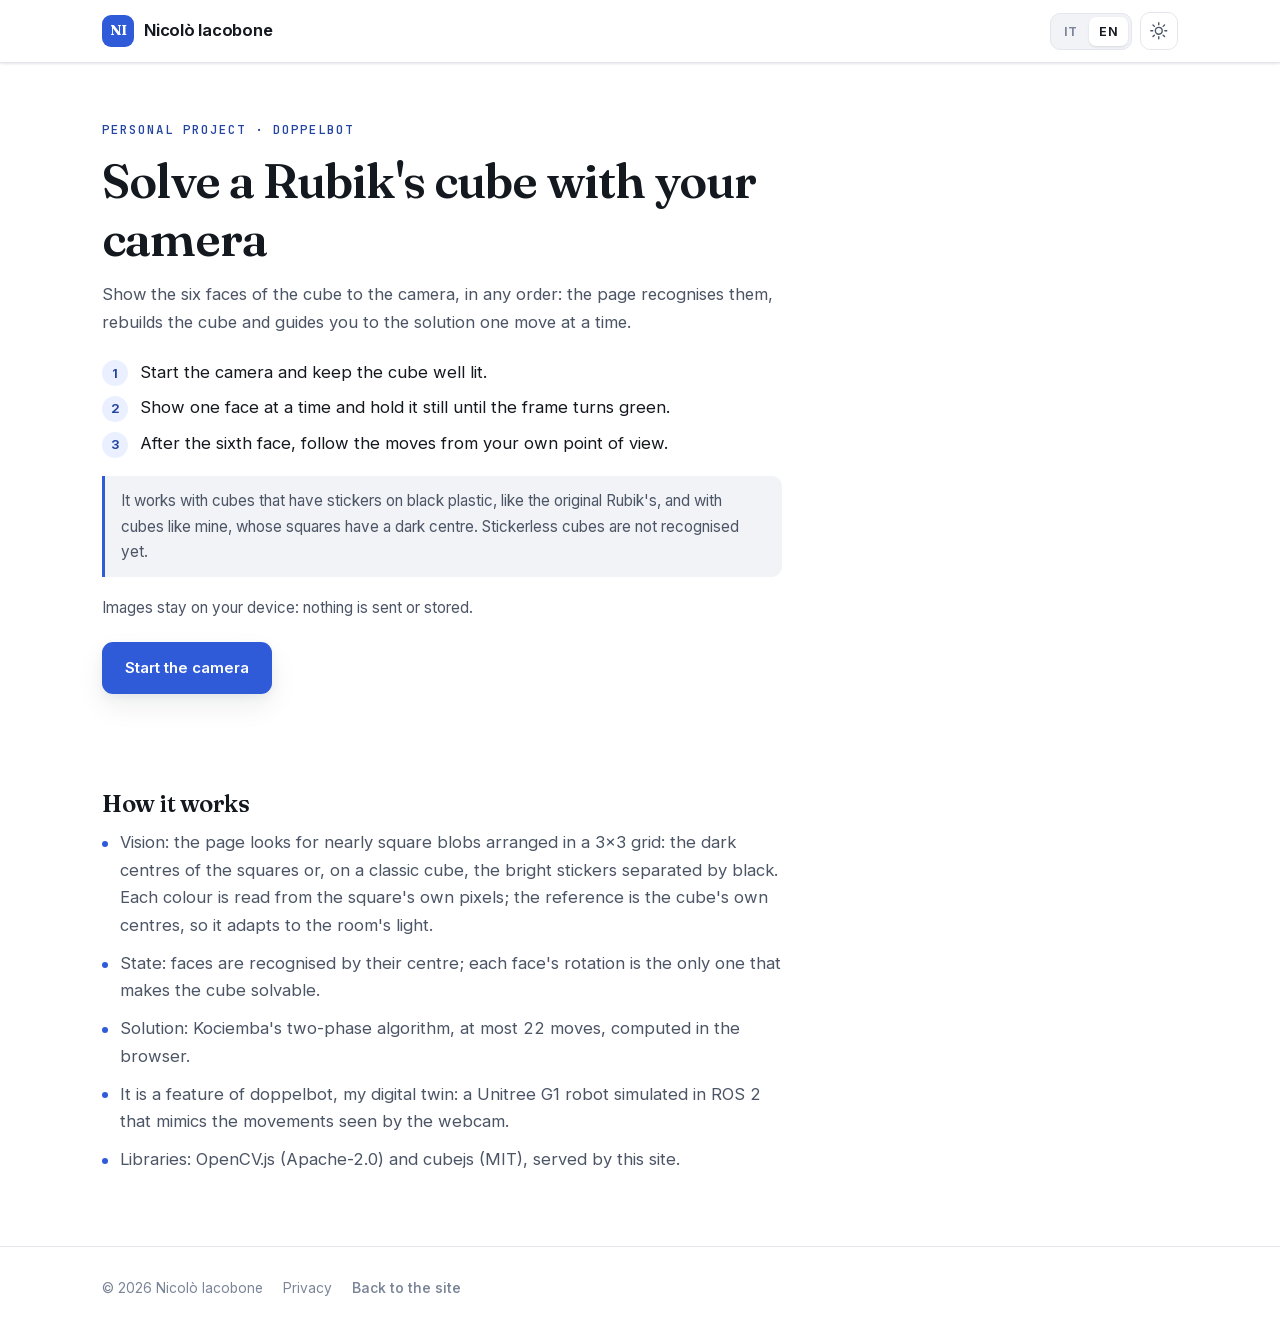
==== commit 3a77938f: "cubo di Rubik: riconosce anche il cubo classico con gli adesivi Co-Authored-By: Claude Opus 5.5 <nor" ====
--- a/rubik/index.html
+++ b/rubik/index.html
@@ -61,7 +61,7 @@
       <li data-i18n="intro.step2">Mostra una faccia alla volta e tienila ferma finché il riquadro diventa verde.</li>
       <li data-i18n="intro.step3">Dopo la sesta faccia segui le mosse, dal tuo punto di vista.</li>
     </ol>
-    <p class="rubik__note" data-i18n="intro.note">Per ora è tarato sul mio cubo: caselle con l'interno scuro e il bordo colorato. Un cubo classico a tinta piena potrebbe non essere riconosciuto.</p>
+    <p class="rubik__note" data-i18n="intro.note">Funziona con i cubi con gli adesivi su plastica nera, come il Rubik's originale, e con quelli come il mio, con l'interno delle caselle scuro. I cubi senza adesivi (stickerless) per ora non vengono riconosciuti.</p>
     <p class="rubik__privacy" data-i18n="intro.privacy">Le immagini restano sul tuo dispositivo: niente viene inviato né salvato.</p>
     <div class="rubik__actions">
       <button type="button" class="btn btn--primary" id="startButton" data-i18n="intro.start">Avvia la fotocamera</button>
@@ -70,29 +70,36 @@
     <noscript><p class="rubik__load is-error">Serve JavaScript. / JavaScript is required.</p></noscript>
   </section>
 
-  <section class="rubik__app" id="scanSection" hidden>
+  <!-- Sorgente nascosta: si vede il canvas con il fotogramma analizzato e la griglia disegnata sopra. -->
+  <video class="rubik__source" id="video" playsinline muted aria-hidden="true"></video>
+
+  <section class="rubik__app rubik__screen" id="scanSection" hidden>
     <div class="rubik__stage is-mirrored" id="stage">
-      <video id="video" playsinline muted></video>
-      <canvas id="overlay" aria-hidden="true"></canvas>
+      <canvas id="view" aria-hidden="true"></canvas>
     </div>
-    <div class="rubik__panel">
+    <div class="rubik__panel rubik__panel--scan">
       <h2 class="rubik__subtitle" data-i18n="scan.title">Scansione</h2>
-      <p class="rubik__status" id="scanMain" role="status" aria-live="polite"></p>
-      <p class="rubik__hint" id="scanHint"></p>
-      <p class="rubik__hint" id="scanWarn" hidden></p>
-      <p class="rubik__event" id="scanEvent" hidden></p>
+      <div class="rubik__messages">
+        <p class="rubik__status" id="scanMain" role="status" aria-live="polite"></p>
+        <p class="rubik__hint" id="scanHint"></p>
+        <p class="rubik__hint" id="scanWarn" hidden></p>
+        <p class="rubik__event" id="scanEvent" hidden></p>
+      </div>
       <div class="net" id="net" role="img" data-i18n-attr="aria-label" data-i18n="scan.net" aria-label="Facce acquisite"></div>
       <div class="rubik__actions">
         <button type="button" class="btn btn--ghost" id="restartButton" data-i18n="scan.restart">Ricomincia</button>
         <button type="button" class="btn btn--ghost" id="switchButton" data-i18n="scan.switch" hidden>Cambia fotocamera</button>
+        <button type="button" class="btn btn--ghost" data-exit data-i18n="app.exit">Esci</button>
       </div>
     </div>
   </section>
 
-  <section class="rubik__guide" id="guideSection" hidden>
-    <h2 class="rubik__subtitle" data-i18n="guide.title">Soluzione</h2>
-    <p class="rubik__hint" data-i18n="guide.hold">Tieni il cubo con il verde verso di te e il bianco in alto: la fotocamera vede la faccia blu.</p>
-    <p class="rubik__status" id="guideStatus" role="status" aria-live="polite" hidden></p>
+  <section class="rubik__guide rubik__screen" id="guideSection" hidden>
+    <div class="rubik__guidehead">
+      <h2 class="rubik__subtitle" data-i18n="guide.title">Soluzione</h2>
+      <p class="rubik__hint" data-i18n="guide.hold">Tieni il cubo con il verde verso di te e il bianco in alto: la fotocamera vede la faccia blu.</p>
+      <p class="rubik__status" id="guideStatus" role="status" aria-live="polite" hidden></p>
+    </div>
 
     <div class="rubik__app">
       <div class="rubik__camera" id="guideStage">
@@ -127,6 +134,7 @@
           <button type="button" class="btn btn--ghost" id="undoButton" data-i18n="guide.undo">Annulla l'ultima</button>
           <button type="button" class="btn btn--ghost" id="modeButton">Conferma a mano</button>
           <button type="button" class="btn btn--ghost" id="rescanButton" data-i18n="guide.rescan">Nuova scansione</button>
+          <button type="button" class="btn btn--ghost" data-exit data-i18n="app.exit">Esci</button>
         </div>
         <p class="rubik__keys" data-i18n="guide.keys">Tasti: Spazio = fatto, Z = annulla, M = conferma automatica o a mano</p>
         <ol class="moves" id="moveList"></ol>
@@ -137,7 +145,7 @@
   <section class="rubik__about">
     <h2 class="rubik__subtitle" data-i18n="about.title">Come funziona</h2>
     <ul class="rubik__list">
-      <li data-i18n="about.vision">Visione: ogni casella ha l'interno scuro, quindi la pagina cerca macchie scure quasi quadrate disposte a griglia 3×3 e ne legge il colore dai pixel più saturi. Il riferimento sono i centri del cubo stesso, così si adatta alla luce della stanza.</li>
+      <li data-i18n="about.vision">Visione: la pagina cerca macchie quasi quadrate disposte a griglia 3×3: gli interni scuri delle caselle o, nel cubo classico, gli adesivi chiari separati dal nero. Il colore di ogni casella si legge dai suoi pixel; il riferimento sono i centri del cubo stesso, così si adatta alla luce della stanza.</li>
       <li data-i18n="about.state">Stato: le facce si riconoscono dal centro; la rotazione di ognuna è l'unica che rende il cubo risolvibile.</li>
       <li data-i18n="about.solver">Soluzione: algoritmo two-phase di Kociemba, al massimo 22 mosse, calcolato nel browser.</li>
       <li data-i18n="about.origin">È una funzione di doppelbot, il mio gemello digitale: un robot Unitree G1 simulato in ROS 2 che imita i movimenti visti dalla webcam.</li>
--- a/rubik/css/rubik.css
+++ b/rubik/css/rubik.css
@@ -51,12 +51,11 @@
   aspect-ratio: 4 / 3; border-radius: var(--radius-lg);
   background: #000; box-shadow: var(--shadow-md);
 }
-.rubik__stage video, .rubik__stage canvas {
-  position: absolute; inset: 0; width: 100%; height: 100%;
-}
-.rubik__stage video { object-fit: cover; }
-/* Il disegno è nelle coordinate del fotogramma NON specchiato: si specchia insieme al video. */
-.rubik__stage.is-mirrored video, .rubik__stage.is-mirrored canvas { transform: scaleX(-1); }
+.rubik__stage canvas { position: absolute; inset: 0; width: 100%; height: 100%; object-fit: contain; }
+/* Fotogramma e disegno sono NON specchiati: il canvas si specchia tutto insieme. */
+.rubik__stage.is-mirrored canvas { transform: scaleX(-1); }
+/* Il video serve solo da sorgente: resta nella pagina (Safari non aggiorna un video tolto o display:none). */
+.rubik__source { position: fixed; top: 0; left: 0; width: 1px; height: 1px; opacity: 0; pointer-events: none; }
 
 .rubik__status { font-weight: 600; font-size: 1.05rem; }
 .rubik__hint { margin-top: 6px; color: var(--text-soft); font-size: .95rem; }
@@ -117,7 +116,67 @@
 @media (max-width: 820px) {
   .rubik__app { grid-template-columns: 1fr; }
 }
-@media (max-width: 420px) {
-  :root { --net-cell: 14px; }
-  .move__icon { width: 128px; height: 128px; }
+
+/* ---------- Modalità app (telefoni): scansione e guida a tutto schermo, comandi sempre visibili ---------- */
+@media (max-width: 820px), (max-height: 520px) {
+  html.is-running, html.is-running body { overflow: hidden; }
+  .rubik__screen:not([hidden]) {
+    position: fixed; inset: 0; z-index: 200; margin: 0;
+    display: flex; flex-direction: column; align-items: stretch; gap: 10px;
+    height: 100vh; height: 100dvh;
+    padding: max(10px, env(safe-area-inset-top)) max(12px, env(safe-area-inset-right))
+             max(10px, env(safe-area-inset-bottom)) max(12px, env(safe-area-inset-left));
+    background: var(--bg);
+  }
+  .rubik__screen .rubik__subtitle, .rubik__screen .rubik__keys { display: none; }
+  /* Il video prende tutto lo spazio che resta; il fotogramma ci sta dentro intero. */
+  .rubik__screen .rubik__stage {
+    flex: 1 1 0; min-height: 0; aspect-ratio: auto !important;
+    border-radius: var(--radius); box-shadow: none;
+  }
+  .rubik__screen .rubik__status { font-size: .98rem; line-height: 1.4; }
+  .rubik__screen .rubik__hint { margin-top: 3px; font-size: .86rem; line-height: 1.4; }
+  .rubik__screen .rubik__event { margin-top: 4px; font-size: .78rem; }
+  .rubik__screen .rubik__actions { margin-top: 10px; gap: 8px; }
+  .rubik__screen .btn {
+    flex: 1 1 0; min-width: 0; justify-content: center;
+    padding: 10px 10px; font-size: 14px; white-space: nowrap; overflow: hidden; text-overflow: ellipsis;
+  }
+  .rubik__screen .btn:hover { transform: none; }
+
+  /* Scansione: messaggi a sinistra, croce delle facce a destra, pulsanti sotto. */
+  .rubik__panel--scan { flex: none; display: grid; grid-template-columns: minmax(0, 1fr) auto; column-gap: 12px; align-items: start; }
+  .rubik__panel--scan .rubik__messages { grid-column: 1; grid-row: 1; }
+  .rubik__panel--scan .net { grid-column: 2; grid-row: 1; margin-top: 2px; gap: 1px; --net-cell: 10px; }
+  .rubik__panel--scan .rubik__actions { grid-column: 1 / -1; flex-wrap: nowrap; }
+
+  /* Guida: video sopra (se la conferma è automatica), mossa e pulsanti sotto. */
+  .rubik__guidehead { flex: none; }
+  .rubik__guidehead .rubik__hint { margin-top: 0; }
+  .rubik__guide .rubik__app { flex: 1 1 0; min-height: 0; display: flex; flex-direction: column; align-items: stretch; gap: 10px; margin-top: 0; }
+  .rubik__camera { flex: 1 1 0; min-height: 0; display: flex; flex-direction: column; }
+  .rubik__camera .rubik__hint { flex: none; margin-top: 6px; }
+  .rubik__guide .rubik__panel { flex: none; }
+  .rubik__guide.is-manual .rubik__app { justify-content: center; }
+  .move { flex-wrap: nowrap; gap: 14px; padding: 10px 12px; border-radius: var(--radius); }
+  .move__icon { width: 84px; height: 84px; }
+  .move__label { display: none; }
+  .move__name { font-size: 2rem; margin: 0; }
+  .move__description { font-size: .92rem; line-height: 1.35; }
+  .move__count { margin-top: 2px; font-size: .8rem; }
+  .rubik__solved { padding: 12px 14px; border-radius: var(--radius); }
+  .rubik__guide .rubik__event { margin-top: 8px; }
+  .rubik__guide .rubik__actions { display: grid; grid-template-columns: 1fr 1fr; }
+  .rubik__guide .rubik__actions #doneButton { grid-column: 1 / -1; }
+  .moves { flex-wrap: nowrap; overflow-x: auto; margin-top: 8px; scrollbar-width: none; }
+  .moves li { flex: none; }
 }
+
+/* Telefono in orizzontale: video a sinistra, il resto a destra. */
+@media (orientation: landscape) and (max-height: 520px) {
+  #scanSection:not([hidden]) { flex-direction: row; }
+  .rubik__panel--scan { width: 44%; overflow-y: auto; }
+  .rubik__guide .rubik__app { flex-direction: row; }
+  .rubik__guide .rubik__panel { width: 50%; overflow-y: auto; }
+  .rubik__guidehead .rubik__hint { display: none; }
+}
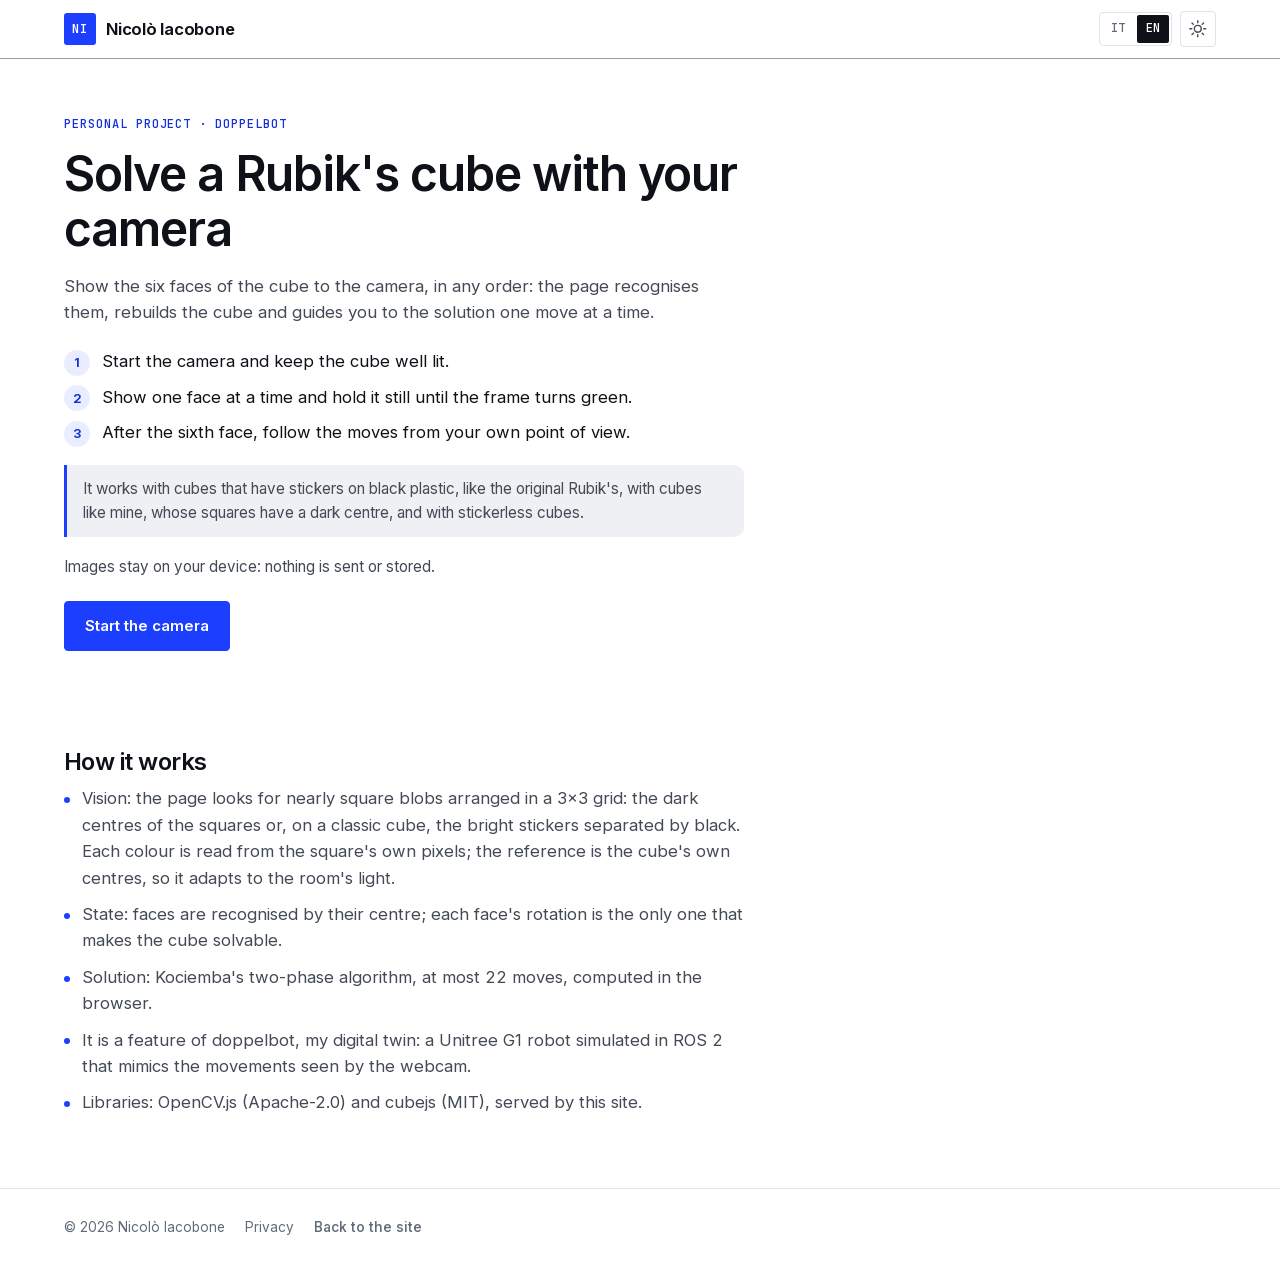
==== commit 1d480404: "nuova home con dossier dei progetti e revisione dei testi - home ridisegnata: stili in css/home.css," ====
--- a/rubik/index.html
+++ b/rubik/index.html
@@ -61,7 +61,7 @@
       <li data-i18n="intro.step2">Mostra una faccia alla volta e tienila ferma finché il riquadro diventa verde.</li>
       <li data-i18n="intro.step3">Dopo la sesta faccia segui le mosse, dal tuo punto di vista.</li>
     </ol>
-    <p class="rubik__note" data-i18n="intro.note">Funziona con i cubi con gli adesivi su plastica nera, come il Rubik's originale, e con quelli come il mio, con l'interno delle caselle scuro. I cubi senza adesivi (stickerless) per ora non vengono riconosciuti.</p>
+    <p class="rubik__note" data-i18n="intro.note">Funziona con i cubi con gli adesivi su plastica nera, come il Rubik's originale, con quelli come il mio, con l'interno delle caselle scuro, e con i cubi senza adesivi (stickerless).</p>
     <p class="rubik__privacy" data-i18n="intro.privacy">Le immagini restano sul tuo dispositivo: niente viene inviato né salvato.</p>
     <div class="rubik__actions">
       <button type="button" class="btn btn--primary" id="startButton" data-i18n="intro.start">Avvia la fotocamera</button>
--- a/css/style.css
+++ b/css/style.css
@@ -55,64 +55,69 @@
   unicode-range: U+0000-00FF, U+0131, U+0152-0153, U+02BB-02BC, U+02C6, U+02DA, U+02DC, U+0304, U+0308, U+0329, U+2000-206F, U+20AC, U+2122, U+2191, U+2193, U+2212, U+2215, U+FEFF, U+FFFD;
 }
 
-/* ---------- Design tokens (light) ---------- */
+/* ---------- Design tokens (light) ----------
+   I NOMI DI QUESTI TOKEN SONO UN CONTRATTO: rubik/ (che viene da un'altra repo e
+   non si modifica qui) carica questo foglio e li usa. I valori si possono cambiare,
+   i nomi no. Stessa cosa per le classi di nav, bottoni e footer. */
 :root {
   --bg:            #ffffff;
-  --bg-alt:        #f6f7f9;
+  --bg-alt:        #f4f5f7;
   --bg-elev:       #ffffff;
-  --bg-inset:      #f1f3f6;
-  --text:          #14181f;
-  --text-soft:     #4c5566;
-  --text-faint:    #7b8598;
-  --line:          #e3e7ed;
-  --line-strong:   #cfd6e0;
-  --accent:        #2f5bd8;
-  --accent-soft:   #eaf0ff;
-  --accent-text:   #23459f;
-  --accent-2:      #0d9488;
-  --shadow-sm:     0 1px 2px rgba(16, 24, 40, .05), 0 1px 3px rgba(16, 24, 40, .06);
-  --shadow-md:     0 4px 10px rgba(16, 24, 40, .05), 0 12px 28px rgba(16, 24, 40, .07);
-  --shadow-lg:     0 12px 24px rgba(16, 24, 40, .07), 0 32px 64px rgba(16, 24, 40, .10);
-  --nav-bg:        rgba(255, 255, 255, .78);
-  --glow-1:        rgba(47, 91, 216, .13);
-  --glow-2:        rgba(13, 148, 136, .10);
-  --map-land:      #e4e9f0;
+  --bg-inset:      #eef0f3;
+  --text:          #0e1118;
+  --text-soft:     #434a56;
+  --text-faint:    #626b7a;
+  --line:          #dfe2e8;
+  --line-strong:   #949bab;
+  --accent:        #1c3fff;
+  --accent-soft:   #e9edff;
+  --accent-text:   #1530d6;
+  --accent-2:      #00758a;
+  --on-accent:     #ffffff;
+  --warm:          #bf4310;
+  --warm-soft:     #fdf1e9;
+  --shadow-sm:     0 1px 2px rgba(14, 17, 24, .05);
+  --shadow-md:     0 6px 18px rgba(14, 17, 24, .08);
+  --shadow-lg:     0 18px 48px rgba(14, 17, 24, .14);
+  --nav-bg:        rgba(255, 255, 255, .88);
+  --map-land:      #e3e6eb;
   --map-line:      #ffffff;
-  --map-visited:   #3f9e68;
-  --map-lived:     #dd8a22;
-  --radius:        14px;
-  --radius-lg:     20px;
-  --wrap:          1120px;
+  --map-visited:   #00a0bd;
+  --map-lived:     #d9541e;
+  --radius:        6px;
+  --radius-lg:     10px;
+  --wrap:          1200px;
   --font-sans:     "Inter", -apple-system, BlinkMacSystemFont, "Segoe UI", Roboto, Helvetica, Arial, sans-serif;
-  --font-display:  "Fraunces", Georgia, "Times New Roman", serif;
+  --font-display:  "Inter", -apple-system, BlinkMacSystemFont, "Segoe UI", Roboto, Helvetica, Arial, sans-serif;
   --font-mono:     "JetBrains Mono", ui-monospace, SFMono-Regular, Menlo, Consolas, monospace;
 }
 
 /* ---------- Design tokens (dark) ---------- */
 [data-theme="dark"] {
   --bg:            #0e1118;
-  --bg-alt:        #131826;
-  --bg-elev:       #171d2b;
-  --bg-inset:      #1c2333;
-  --text:          #eef1f7;
-  --text-soft:     #aab4c6;
-  --text-faint:    #7c879b;
-  --line:          #262e40;
-  --line-strong:   #35405a;
-  --accent:        #7ea2ff;
-  --accent-soft:   #1b2545;
-  --accent-text:   #a8c0ff;
-  --accent-2:      #4fd1c5;
+  --bg-alt:        #131722;
+  --bg-elev:       #171c28;
+  --bg-inset:      #1e2431;
+  --text:          #f3f5f9;
+  --text-soft:     #b6bdca;
+  --text-faint:    #8f99ab;
+  --line:          #2a3140;
+  --line-strong:   #5a6477;
+  --accent:        #7d93ff;
+  --accent-soft:   #1a2350;
+  --accent-text:   #aebbff;
+  --accent-2:      #62dff2;
+  --on-accent:     #0b0f18;
+  --warm:          #ff9d6b;
+  --warm-soft:     #2c1c13;
   --shadow-sm:     0 1px 2px rgba(0, 0, 0, .4);
-  --shadow-md:     0 4px 10px rgba(0, 0, 0, .35), 0 12px 28px rgba(0, 0, 0, .38);
-  --shadow-lg:     0 12px 24px rgba(0, 0, 0, .4), 0 32px 64px rgba(0, 0, 0, .45);
-  --nav-bg:        rgba(14, 17, 24, .78);
-  --map-land:      #232b3d;
+  --shadow-md:     0 6px 18px rgba(0, 0, 0, .38);
+  --shadow-lg:     0 18px 48px rgba(0, 0, 0, .5);
+  --nav-bg:        rgba(14, 17, 24, .88);
+  --map-land:      #262d3c;
   --map-line:      #0e1118;
-  --map-visited:   #4cb87c;
-  --map-lived:     #eda344;
-  --glow-1:        rgba(126, 162, 255, .16);
-  --glow-2:        rgba(79, 209, 197, .10);
+  --map-visited:   #1fb6d4;
+  --map-lived:     #ff8f5a;
   color-scheme: dark;
 }
 
@@ -131,22 +136,22 @@
   color: var(--text);
   font-family: var(--font-sans);
   font-size: 16.5px;
-  line-height: 1.68;
+  line-height: 1.6;
   -webkit-font-smoothing: antialiased;
   overflow-x: hidden;
-  transition: background-color .3s ease, color .3s ease;
+  transition: background-color .25s ease, color .25s ease;
 }
 
 img { max-width: 100%; height: auto; display: block; }
-/* deve battere le regole display delle classi (es. .card__figure{display:grid}) */
+/* deve battere le regole display delle classi (es. .move{display:flex} su Rubik) */
 [hidden] { display: none !important; }
 a { color: inherit; }
 ul, ol { margin: 0; padding: 0; list-style: none; }
-h1, h2, h3, h4 { margin: 0; line-height: 1.2; font-weight: 600; letter-spacing: -.02em; }
+h1, h2, h3, h4 { margin: 0; line-height: 1.15; font-weight: 600; letter-spacing: -.022em; }
 p { margin: 0; }
 button { font: inherit; color: inherit; }
 
-.wrap { width: 100%; max-width: var(--wrap); margin-inline: auto; padding-inline: 22px; }
+.wrap { width: 100%; max-width: var(--wrap); margin-inline: auto; padding-inline: 24px; }
 .mono { font-family: var(--font-mono); font-size: .82em; letter-spacing: -.01em; }
 
 .icon {
@@ -158,30 +163,21 @@
 
 .skip-link {
   position: absolute; left: -9999px; top: 0; z-index: 200;
-  background: var(--accent); color: #fff;
-  padding: 12px 20px; border-radius: 0 0 10px 0; text-decoration: none; font-weight: 600;
+  background: var(--accent); color: var(--on-accent);
+  padding: 12px 20px; text-decoration: none; font-weight: 600;
 }
 .skip-link:focus { left: 0; }
 
 :focus-visible {
   outline: 2.5px solid var(--accent);
   outline-offset: 3px;
-  border-radius: 6px;
-}
-
-/* ---------- Reveal on scroll ---------- */
-.reveal {
-  opacity: 0;
-  transform: translateY(16px);
-  transition: opacity .6s cubic-bezier(.22,.61,.36,1) var(--d, 0ms),
-              transform .6s cubic-bezier(.22,.61,.36,1) var(--d, 0ms);
-}
-.reveal.is-in { opacity: 1; transform: none; }
-
+  border-radius: 2px;
+}
+
+/* Con .001ms un loop "infinite" girerebbe a frequenza di frame: una sola iterazione. */
 @media (prefers-reduced-motion: reduce) {
   html { scroll-behavior: auto; }
-  .reveal { opacity: 1; transform: none; transition: none; }
-  * { animation-duration: .001ms !important; transition-duration: .001ms !important; }
+  * { animation-duration: .001ms !important; animation-iteration-count: 1 !important; transition-duration: .001ms !important; }
 }
 
 /* =========================================================
@@ -192,14 +188,13 @@
   background: var(--nav-bg);
   -webkit-backdrop-filter: saturate(180%) blur(14px);
   backdrop-filter: saturate(180%) blur(14px);
-  border-bottom: 1px solid transparent;
-  transition: border-color .25s ease, box-shadow .25s ease;
-}
-.nav.is-stuck { border-bottom-color: var(--line); box-shadow: var(--shadow-sm); }
+  border-bottom: 1px solid var(--line);
+}
+.nav.is-stuck { border-bottom-color: var(--line-strong); }
 
 .nav__inner {
   width: 100%; max-width: var(--wrap); margin-inline: auto;
-  padding: 12px 22px;
+  padding: 11px 24px;
   display: flex; align-items: center; gap: 18px;
 }
 
@@ -210,52 +205,54 @@
 }
 .nav__mark {
   display: grid; place-items: center;
-  width: 32px; height: 32px; border-radius: 9px;
-  background: var(--accent); color: #fff;
-  font-family: var(--font-display); font-weight: 700; font-size: 14px;
-  letter-spacing: 0; flex: none;
-}
-[data-theme="dark"] .nav__mark { color: #0e1118; }
-
-.nav__links { display: flex; align-items: center; gap: 4px; }
+  width: 32px; height: 32px; border-radius: 3px;
+  background: var(--accent); color: var(--on-accent);
+  font-family: var(--font-mono); font-weight: 500; font-size: 13px;
+  letter-spacing: -.02em; flex: none;
+}
+
+.nav__links { display: flex; align-items: center; gap: 2px; }
 .nav__links a {
   position: relative;
-  padding: 8px 13px; border-radius: 9px;
-  text-decoration: none; font-size: 14.5px; font-weight: 500;
+  padding: 8px 11px;
+  text-decoration: none; font-size: 14.2px; font-weight: 500;
   color: var(--text-soft);
-  transition: color .18s ease, background-color .18s ease;
-}
-.nav__links a:hover { color: var(--text); background: var(--bg-inset); }
-.nav__links a.is-active { color: var(--accent-text); background: var(--accent-soft); }
+  transition: color .15s ease;
+}
+.nav__links a::after {
+  content: ""; position: absolute; left: 11px; right: 11px; bottom: 2px; height: 2px;
+  background: var(--accent); transform: scaleX(0); transform-origin: left;
+  transition: transform .18s ease;
+}
+.nav__links a:hover { color: var(--text); }
+.nav__links a:hover::after, .nav__links a.is-active::after { transform: scaleX(1); }
+.nav__links a.is-active { color: var(--text); }
 /* Link a una pagina del sito (non a una sezione): in evidenza, fuori dallo scrollspy. */
 .nav__links a.nav__cta { color: var(--accent-text); font-weight: 600; }
-.nav__links a.nav__cta:hover { background: var(--accent-soft); }
 
 .nav__tools { display: flex; align-items: center; gap: 8px; }
 
 .langswitch {
-  display: flex; padding: 3px; gap: 2px;
-  background: var(--bg-inset); border: 1px solid var(--line); border-radius: 10px;
+  display: flex; padding: 2px; gap: 2px;
+  border: 1px solid var(--line); border-radius: 4px;
 }
 .langswitch__btn {
   border: 0; background: none; cursor: pointer;
-  padding: 4px 10px; border-radius: 7px;
-  font-size: 12.5px; font-weight: 650; letter-spacing: .03em;
+  padding: 4px 9px; border-radius: 2px;
+  font-family: var(--font-mono); font-size: 12px; font-weight: 500; letter-spacing: .02em;
   color: var(--text-faint);
-  transition: color .18s ease, background-color .18s ease;
+  transition: color .15s ease, background-color .15s ease;
 }
 .langswitch__btn:hover { color: var(--text); }
-.langswitch__btn[aria-pressed="true"] {
-  background: var(--bg-elev); color: var(--text); box-shadow: var(--shadow-sm);
-}
+.langswitch__btn[aria-pressed="true"] { background: var(--text); color: var(--bg); }
 
 .iconbtn {
   display: grid; place-items: center;
-  width: 38px; height: 38px; padding: 0;
-  border: 1px solid var(--line); border-radius: 10px;
-  background: var(--bg-elev); cursor: pointer;
+  width: 36px; height: 36px; padding: 0;
+  border: 1px solid var(--line); border-radius: 4px;
+  background: transparent; cursor: pointer;
   color: var(--text-soft); font-size: 17px;
-  transition: color .18s ease, border-color .18s ease, background-color .18s ease;
+  transition: color .15s ease, border-color .15s ease;
 }
 .iconbtn:hover { color: var(--text); border-color: var(--line-strong); }
 
@@ -265,323 +262,63 @@
 [data-theme="dark"] .icon--moon { display: block; }
 
 .navtoggle { display: none; }
-.navtoggle .icon path { transition: transform .25s ease, opacity .2s ease; transform-origin: 50% 50%; }
+.navtoggle .icon path { transition: transform .22s ease, opacity .18s ease; transform-origin: 50% 50%; }
 .navtoggle[aria-expanded="true"] .navtoggle__top { transform: translateY(5px) rotate(45deg); }
 .navtoggle[aria-expanded="true"] .navtoggle__mid { opacity: 0; }
 .navtoggle[aria-expanded="true"] .navtoggle__bot { transform: translateY(-5px) rotate(-45deg); }
 
-/* =========================================================
-   HERO
-   ========================================================= */
-.hero { position: relative; padding: clamp(44px, 7vw, 92px) 0 clamp(44px, 6vw, 76px); overflow: hidden; }
-.hero__glow {
-  position: absolute; inset: -30% -10% auto -10%; height: 620px; pointer-events: none; z-index: 0;
-  background:
-    radial-gradient(46% 52% at 22% 42%, var(--glow-1), transparent 70%),
-    radial-gradient(40% 48% at 78% 30%, var(--glow-2), transparent 72%);
-  filter: blur(6px);
-}
-
-.hero__grid {
-  position: relative; z-index: 1;
-  display: grid; grid-template-columns: 1.35fr .85fr;
-  gap: clamp(32px, 5vw, 64px); align-items: center;
-}
-
-.eyebrow {
-  display: inline-flex; align-items: center; gap: 9px;
-  padding: 6px 14px 6px 11px; margin-bottom: 20px;
-  background: var(--bg-elev); border: 1px solid var(--line); border-radius: 999px;
-  font-size: 13px; font-weight: 550; color: var(--text-soft);
-  box-shadow: var(--shadow-sm);
-}
-.dot {
-  width: 7px; height: 7px; border-radius: 50%; background: var(--accent-2); flex: none;
-  box-shadow: 0 0 0 3px color-mix(in srgb, var(--accent-2) 22%, transparent);
-  animation: pulse 2.6s ease-in-out infinite;
-}
-@keyframes pulse { 0%, 100% { opacity: 1; } 50% { opacity: .45; } }
-
-.hero__name {
-  font-family: var(--font-display);
-  font-size: clamp(2.5rem, 6.4vw, 4.1rem);
-  font-weight: 600; letter-spacing: -.035em; line-height: 1.02;
-}
-.hero__role {
-  margin-top: 12px;
-  font-size: clamp(1.02rem, 2.1vw, 1.3rem); font-weight: 600;
-  color: var(--accent-text); letter-spacing: -.012em;
-}
-.hero__tag {
-  margin-top: 18px; max-width: 54ch;
-  font-size: clamp(1rem, 1.6vw, 1.09rem); color: var(--text-soft);
-}
-
-.hero__facts {
-  display: flex; flex-wrap: wrap; gap: 10px 22px; margin-top: 24px;
-  font-size: 14.5px; color: var(--text-soft);
-}
-.hero__facts li { display: flex; align-items: center; gap: 8px; }
-.hero__facts .icon { color: var(--text-faint); }
-
-.hero__cta { display: flex; flex-wrap: wrap; gap: 12px; margin-top: 32px; }
-
+/* ---------- Bottoni ---------- */
 .btn {
   display: inline-flex; align-items: center; gap: 9px;
-  padding: 12px 22px; border-radius: 11px;
+  padding: 12px 20px; border-radius: 4px;
   text-decoration: none; font-size: 15px; font-weight: 600;
   border: 1px solid transparent; cursor: pointer;
-  transition: transform .18s ease, box-shadow .18s ease, background-color .18s ease, border-color .18s ease, color .18s ease;
-}
-.btn:hover { transform: translateY(-2px); }
-.btn--primary {
-  background: var(--accent); color: #fff; box-shadow: var(--shadow-md);
-}
-[data-theme="dark"] .btn--primary { color: #0b0f18; }
-.btn--primary:hover { box-shadow: var(--shadow-lg); }
-.btn--ghost {
-  background: var(--bg-elev); color: var(--text);
-  border-color: var(--line-strong); box-shadow: var(--shadow-sm);
-}
-.btn--ghost:hover { border-color: var(--accent); color: var(--accent-text); }
-
-.hero__photo { position: relative; margin: 0; justify-self: center; width: 100%; max-width: 330px; }
-.hero__photo img {
-  width: 100%; aspect-ratio: 4 / 5; object-fit: cover; object-position: center 22%;
-  border-radius: var(--radius-lg);
-  border: 1px solid var(--line);
-  box-shadow: var(--shadow-lg);
-}
-.hero__photo::before {
-  content: ""; position: absolute; inset: 14px -14px -14px 14px; z-index: -1;
-  border-radius: var(--radius-lg);
-  background: linear-gradient(135deg, var(--accent), var(--accent-2));
-  opacity: .16;
-}
-.hero__photocaption {
-  position: absolute; left: 50%; bottom: -16px; transform: translateX(-50%);
-  white-space: nowrap;
-  padding: 7px 14px; border-radius: 999px;
-  background: var(--bg-elev); border: 1px solid var(--line);
-  box-shadow: var(--shadow-md); color: var(--text-soft);
-}
+  transition: background-color .15s ease, border-color .15s ease, color .15s ease;
+}
+.btn--primary { background: var(--accent); color: var(--on-accent); border-color: var(--accent); }
+.btn--primary:hover { background: var(--text); border-color: var(--text); color: var(--bg); }
+.btn--ghost { background: transparent; color: var(--text); border-color: var(--text); }
+.btn--ghost:hover { background: var(--text); color: var(--bg); }
 
 /* =========================================================
-   SECTIONS
+   SEZIONI
    ========================================================= */
-.section { padding: clamp(56px, 8vw, 100px) 0; }
-.section--alt { background: var(--bg-alt); border-block: 1px solid var(--line); }
-
-.section__head { max-width: 62ch; margin-bottom: clamp(30px, 4vw, 48px); }
+.section { padding: clamp(60px, 8vw, 112px) 0; }
+
+.section__head { max-width: 66ch; margin-bottom: clamp(30px, 4vw, 48px); }
 .section__kicker {
-  font-family: var(--font-mono); font-size: 12.5px; font-weight: 500;
+  font-family: var(--font-mono); font-size: 12px; font-weight: 500;
   letter-spacing: .08em; text-transform: uppercase; color: var(--accent-text);
   margin-bottom: 12px;
 }
 .section__title {
   font-family: var(--font-display);
-  font-size: clamp(1.7rem, 3.6vw, 2.5rem); font-weight: 600; letter-spacing: -.03em;
-}
-.section__lead { margin-top: 14px; color: var(--text-soft); font-size: 1.03rem; }
-
-.subhead {
-  font-size: 13px; font-weight: 650; letter-spacing: .1em; text-transform: uppercase;
-  color: var(--text-faint);
-  margin: clamp(36px, 5vw, 54px) 0 20px;
-  padding-bottom: 10px; border-bottom: 1px solid var(--line);
-}
-/* Azzera il margine solo quando il sottotitolo segue davvero l'intestazione di
-   sezione. NON usare :first-of-type: guarda i fratelli dello stesso tag, quindi
-   colpiva anche il sottotitolo della mappa, che è l'unico h3 della sua sezione. */
-.section__head + .subhead { margin-top: 0; }
-/* dopo una griglia di card serve più respiro */
-.cards + .subhead { margin-top: clamp(48px, 6vw, 72px); }
-
-/* ---------- Chi sono ---------- */
-.about__grid { display: grid; grid-template-columns: 1.5fr 1fr; gap: clamp(28px, 4vw, 56px); align-items: start; }
-.about__prose p + p { margin-top: 16px; }
-.about__prose p { color: var(--text-soft); font-size: 1.04rem; }
-.about__prose p:first-child { color: var(--text); font-size: 1.12rem; }
-
-.about__stats { display: grid; gap: 12px; }
-.stat {
-  padding: 18px 20px; border-radius: var(--radius);
-  background: var(--bg-elev); border: 1px solid var(--line); box-shadow: var(--shadow-sm);
-}
-.stat__num {
-  display: block;
-  font-family: var(--font-display); font-size: 1.85rem; font-weight: 600;
-  color: var(--accent-text); letter-spacing: -.03em; line-height: 1.1;
-}
-.stat__den { font-size: .55em; color: var(--text-faint); }
-.stat__label { display: block; margin-top: 4px; font-size: 14px; color: var(--text-soft); line-height: 1.5; }
-
-/* ---------- Timeline ---------- */
-.timeline { position: relative; display: grid; gap: 20px; padding-left: 26px; }
-.timeline::before {
-  content: ""; position: absolute; left: 5px; top: 12px; bottom: 12px; width: 2px;
-  background: linear-gradient(var(--accent), var(--line));
-  opacity: .45; border-radius: 2px;
-}
-.tl { position: relative; }
-.tl__marker {
-  position: absolute; left: -26px; top: 24px;
-  width: 12px; height: 12px; border-radius: 50%;
-  background: var(--accent); border: 3px solid var(--bg-alt);
-  box-shadow: 0 0 0 3px color-mix(in srgb, var(--accent) 18%, transparent);
-}
-.tl__card {
-  padding: 22px 24px; border-radius: var(--radius);
-  background: var(--bg-elev); border: 1px solid var(--line);
-  box-shadow: var(--shadow-sm);
-  transition: transform .22s ease, box-shadow .22s ease, border-color .22s ease;
-}
-.tl__card:hover { transform: translateY(-2px); box-shadow: var(--shadow-md); border-color: var(--line-strong); }
-.tl__date { color: var(--text-faint); letter-spacing: .02em; }
-.tl__role { margin-top: 6px; font-size: 1.16rem; font-weight: 650; }
-.tl__org { margin-top: 3px; font-size: 14.5px; color: var(--text-soft); }
-.tl__topic {
-  margin-top: 12px; padding: 9px 13px; border-radius: 9px;
-  background: var(--accent-soft); color: var(--accent-text);
-  font-size: 14.5px; font-weight: 550; font-style: italic;
-}
-.tl__list { margin-top: 14px; display: grid; gap: 9px; }
-.tl__list li {
-  position: relative; padding-left: 20px;
-  font-size: 15px; color: var(--text-soft); line-height: 1.6;
-}
-.tl__list li::before {
-  content: ""; position: absolute; left: 4px; top: .62em;
-  width: 5px; height: 5px; border-radius: 50%; background: var(--accent); opacity: .55;
-}
-.tl__links, .card__links { display: flex; flex-wrap: wrap; gap: 8px; margin-top: 16px; }
-
-.linkpill {
-  display: inline-flex; align-items: center; gap: 7px;
-  padding: 6px 13px; border-radius: 999px;
-  border: 1px solid var(--line-strong); background: var(--bg);
-  font-size: 13.5px; font-weight: 550; text-decoration: none; color: var(--text-soft);
-  transition: color .18s ease, border-color .18s ease, background-color .18s ease, transform .18s ease;
-}
-a.linkpill:hover {
-  color: var(--accent-text); border-color: var(--accent);
-  background: var(--accent-soft); transform: translateY(-1px);
-}
-.linkpill--static { cursor: default; color: var(--accent-text); border-color: var(--accent); background: var(--accent-soft); }
-
-/* ---------- Cards ---------- */
-.cards { display: grid; gap: 18px; }
-.cards--2 { grid-template-columns: repeat(2, 1fr); }
-.cards--3 { grid-template-columns: repeat(3, 1fr); }
-
-.card {
-  display: flex; flex-direction: column;
-  padding: 24px; border-radius: var(--radius);
-  background: var(--bg-elev); border: 1px solid var(--line); box-shadow: var(--shadow-sm);
-  transition: transform .22s ease, box-shadow .22s ease, border-color .22s ease;
-}
-.card:hover { transform: translateY(-3px); box-shadow: var(--shadow-md); border-color: var(--line-strong); }
-.card__date { color: var(--text-faint); margin-bottom: 6px; }
-.card__title { font-size: 1.1rem; font-weight: 650; letter-spacing: -.018em; }
-.card__sub { margin-top: 4px; font-size: 14.5px; color: var(--accent-text); font-weight: 550; }
-.card__body { margin-top: 11px; font-size: 15px; color: var(--text-soft); }
-.card__links { margin-top: auto; padding-top: 16px; }
-
-/* card "oltre la ricerca" */
-.card--fun { padding-top: 26px; }
-.card--fun .card__body { flex: 1; }
-.card__icon {
-  display: grid; place-items: center;
-  width: 46px; height: 46px; margin-bottom: 16px; border-radius: 13px;
-  background: var(--accent-soft); color: var(--accent-text); font-size: 22px;
-}
-.card__icon--juggle .icon circle { animation: bob 2.8s ease-in-out infinite; }
-.card__icon--juggle .icon circle:nth-child(2) { animation-delay: .35s; }
-.card__icon--juggle .icon circle:nth-child(3) { animation-delay: .7s; }
-@keyframes bob { 0%, 100% { transform: translateY(0); } 50% { transform: translateY(-1.6px); } }
-
-.card__figure {
-  margin: 0 0 16px; display: grid; place-items: center;
-  padding: 14px; border-radius: 13px;
-  background: radial-gradient(circle at 50% 40%, var(--accent-soft), var(--bg-inset));
-  border: 1px solid var(--line);
-}
-.card__figure img {
-  width: 118px; height: auto;
-  filter: drop-shadow(0 8px 18px rgba(16, 24, 40, .22));
-  animation: float 5.5s ease-in-out infinite;
-  /* Promuovo l'immagine a livello di composizione: senza questo, il browser
-     ricalcola la drop-shadow a ogni frame e su mobile si vede tremolare. */
-  will-change: transform;
-  transform: translateZ(0);
-  backface-visibility: hidden;
-}
-/* Niente rotazione: ruotare un bitmap di frazioni di grado lo ricampiona a ogni
-   frame ed è la seconda causa del tremolio. Solo traslazione verticale. */
-@keyframes float { 0%, 100% { transform: translate3d(0, 0, 0); } 50% { transform: translate3d(0, -7px, 0); } }
-
-/* ---------- Skills ---------- */
-.skills { display: grid; grid-template-columns: repeat(2, 1fr); gap: 16px; }
-.skillgroup {
-  padding: 20px 22px; border-radius: var(--radius);
-  background: var(--bg-elev); border: 1px solid var(--line); box-shadow: var(--shadow-sm);
-}
-.skillgroup__name {
-  font-size: 12.5px; font-weight: 650; letter-spacing: .07em; text-transform: uppercase;
-  color: var(--text-faint); margin-bottom: 13px;
-}
-.tags { display: flex; flex-wrap: wrap; gap: 7px; }
-.tags li {
-  padding: 5px 12px; border-radius: 8px;
-  background: var(--bg-inset); border: 1px solid var(--line);
-  font-size: 13.2px; font-weight: 500; color: var(--text-soft);
-  transition: color .18s ease, border-color .18s ease, background-color .18s ease;
-}
-.tags li:hover { color: var(--accent-text); border-color: var(--accent); background: var(--accent-soft); }
-
-/* ---------- Contatti ---------- */
-.contact__grid { display: grid; grid-template-columns: repeat(3, 1fr); gap: 14px; }
-.contactcard {
-  display: grid; grid-template-columns: auto 1fr; grid-template-rows: auto auto;
-  column-gap: 14px; row-gap: 2px; align-items: center;
-  padding: 20px 22px; border-radius: var(--radius);
-  background: var(--bg-elev); border: 1px solid var(--line); box-shadow: var(--shadow-sm);
-  text-decoration: none;
-  transition: transform .2s ease, box-shadow .2s ease, border-color .2s ease;
-}
-.contactcard:hover { transform: translateY(-3px); box-shadow: var(--shadow-md); border-color: var(--accent); }
-.contactcard .icon {
-  grid-row: 1 / 3; width: 34px; height: 34px; padding: 7px;
-  border-radius: 10px; background: var(--accent-soft); color: var(--accent-text);
-  stroke-width: 1.6;
-}
-.contactcard__label { font-size: 12px; font-weight: 650; letter-spacing: .07em; text-transform: uppercase; color: var(--text-faint); }
-.contactcard__value { font-size: 14.8px; font-weight: 550; color: var(--text); word-break: break-word; }
-.contactcard--cv { background: var(--accent-soft); border-color: var(--accent); grid-column: span 2; }
-.contactcard--cv .icon { background: var(--accent); color: #fff; }
-[data-theme="dark"] .contactcard--cv .icon { color: #0e1118; }
+  font-size: clamp(2rem, 4.6vw, 3.25rem); font-weight: 700; letter-spacing: -.04em; line-height: 1.04;
+}
+.section__lead { margin-top: 16px; color: var(--text-soft); font-size: 1.05rem; }
 
 /* ---------- Footer ---------- */
-.footer { padding: 30px 0 40px; border-top: 1px solid var(--line); background: var(--bg); }
+.footer { padding: 28px 0 36px; border-top: 1px solid var(--line); background: var(--bg); }
 .footer__inner {
   display: flex; flex-wrap: wrap; align-items: center; gap: 8px 20px;
-  font-size: 13.8px; color: var(--text-faint);
+  font-size: 13.6px; color: var(--text-faint);
 }
 .footer__note { margin-right: auto; }
-.footer__top { text-decoration: none; font-weight: 550; transition: color .18s ease; }
+.footer__top { text-decoration: none; font-weight: 550; transition: color .15s ease; }
 .footer__top:hover { color: var(--accent-text); }
-.footer__legal { text-decoration: none; transition: color .18s ease; }
+.footer__legal { text-decoration: none; transition: color .15s ease; }
 .footer__legal:hover { color: var(--accent-text); text-decoration: underline; }
 
-/* ---------- Pagina privacy ---------- */
-/* Testi lunghi: una versione per lingua nel markup, si mostra quella attiva.
+/* ---------- Testi lunghi bilingui ---------- */
+/* Una versione per lingua nel markup, si mostra quella attiva.
    Senza JS lang resta "it", quindi si vede comunque l'italiano. */
 html[lang="en"] .only-it, html:not([lang="en"]) .only-en { display: none; }
 
+/* ---------- Pagina privacy ---------- */
 .legal { max-width: 72ch; }
 .legal__updated { margin-top: 10px; font-size: 13.5px; color: var(--text-faint); }
 .legal h2 {
-  font-family: var(--font-display); font-size: 1.35rem; font-weight: 600;
+  font-family: var(--font-display); font-size: 1.35rem; font-weight: 700; letter-spacing: -.025em;
   margin: clamp(34px, 5vw, 46px) 0 12px;
 }
 .legal p, .legal li { color: var(--text-soft); }
@@ -592,7 +329,7 @@
 .legal a { color: var(--accent-text); text-underline-offset: 2px; }
 .legal code {
   font-family: var(--font-mono); font-size: .86em;
-  background: var(--bg-inset); border: 1px solid var(--line); border-radius: 6px; padding: 1px 5px;
+  background: var(--bg-inset); border: 1px solid var(--line); border-radius: 3px; padding: 1px 5px;
 }
 .legal__table { overflow-x: auto; margin-block: 14px 18px; }
 .legal table { width: 100%; border-collapse: collapse; font-size: 14.5px; min-width: 520px; }
@@ -600,131 +337,15 @@
 .legal th { color: var(--text); font-weight: 600; background: var(--bg-alt); }
 .legal td { color: var(--text-soft); }
 
-/* ---------- Card larga: galleria pesca ---------- */
-.card--wide { grid-column: span 2; }
-
-.card__gallery { display: grid; grid-template-columns: 1fr 1fr; gap: 12px; margin-bottom: 16px; }
-.card__shot { margin: 0; }
-.card__shot img {
-  width: 100%; height: 210px; object-fit: cover;
-  border-radius: 12px; border: 1px solid var(--line);
-  background: var(--bg-inset);
-}
-.card__shot:first-child img { object-position: center 62%; }
-.card__shot figcaption {
-  margin-top: 7px; font-size: 12.8px; color: var(--text-faint); text-align: center;
-}
-
-/* ---------- Locandina film ---------- */
-.card__figure--poster { padding: 0; background: none; border: 0; }
-.card__figure--poster img {
-  width: 100%; max-height: 240px; object-fit: contain;
-  border-radius: 12px;
-  filter: drop-shadow(0 10px 22px rgba(16, 24, 40, .2));
-  animation: none;
-}
-
-/* ---------- Mappa dei viaggi ---------- */
-.map { margin: 0; }
-
-.map__legend { display: flex; flex-wrap: wrap; gap: 10px 22px; margin-bottom: 16px; }
-.legenditem {
-  display: inline-flex; align-items: center; gap: 9px;
-  font-size: 14.5px; color: var(--text-soft);
-}
-.swatch {
-  width: 15px; height: 15px; border-radius: 5px; flex: none;
-  border: 1px solid rgba(0, 0, 0, .16);
-}
-.swatch--visited { background: var(--map-visited); }
-.swatch--lived   { background: var(--map-lived); }
-.legenditem__n {
-  padding: 1px 9px; border-radius: 999px;
-  background: var(--bg-inset); border: 1px solid var(--line);
-  color: var(--text); font-size: 13px;
-}
-
-.map__canvas {
-  position: relative;
-  padding: 10px 14px;
-  border-radius: var(--radius);
-  background: var(--bg-elev); border: 1px solid var(--line);
-  box-shadow: var(--shadow-sm);
-}
-.map__fallback { padding: 40px 0; text-align: center; color: var(--text-faint); font-size: 14.5px; }
-
-.worldmap {
-  display: block; width: 100%; height: auto;
-  /* a riposo il dito scorre la pagina; da ingrandita il JS passa a "none" */
-  touch-action: pan-y;
-  cursor: grab;
-}
-.worldmap:active { cursor: grabbing; }
-
-/* ---- controlli zoom ---- */
-.map__zoom {
-  position: absolute; z-index: 4; right: 12px; top: 12px;
-  display: flex; flex-direction: column; gap: 6px;
-}
-.zoombtn {
-  display: grid; place-items: center;
-  width: 34px; height: 34px; padding: 0;
-  border: 1px solid var(--line); border-radius: 9px;
-  background: var(--bg-elev); color: var(--text-soft);
-  font-size: 16px; cursor: pointer;
-  box-shadow: var(--shadow-sm);
-  transition: color .18s ease, border-color .18s ease, opacity .18s ease;
-}
-.zoombtn:hover:not(:disabled) { color: var(--accent-text); border-color: var(--accent); }
-.zoombtn:disabled { opacity: .38; cursor: default; }
-.country {
-  fill: var(--map-land);
-  stroke: var(--map-line);
-  stroke-width: 0.6;
-  transition: fill .18s ease;
-}
-.country--visited { fill: var(--map-visited); }
-/* microstati: pallino con contorno, altrimenti si perdono sul fondo */
-.country--dot { stroke: var(--bg-elev); stroke-width: 1.4; }
-.country--dot.country--lived { stroke-width: 1.4; }
-.country--lived   { fill: var(--map-lived); stroke: var(--map-line); stroke-width: 0.9; }
-/* l'evidenziazione all'hover funziona anche in stampa e senza JS */
-.worldmap:hover .country:hover { fill: var(--accent); }
-
-.map__tip {
-  position: absolute; z-index: 5; pointer-events: none;
-  padding: 6px 11px; border-radius: 8px;
-  background: var(--text); color: var(--bg);
-  font-size: 13px; font-weight: 550; white-space: nowrap;
-  box-shadow: var(--shadow-md);
-}
-
-.map__note {
-  display: flex; flex-wrap: wrap; gap: 4px 14px;
-  margin-top: 12px; font-size: 13.2px; color: var(--text-faint);
-}
-.map__src { opacity: .8; }
-
 /* =========================================================
-   RESPONSIVE
+   RESPONSIVE (nav, sezioni, footer)
    ========================================================= */
-@media (max-width: 980px) {
-  /* Con 5 voci nella barra il nome accanto al logo non ci sta più: resta solo «NI». */
-  .nav__brandtext { display: none; }
-  .hero__grid { grid-template-columns: 1fr; text-align: left; }
-  .hero__photo { grid-row: 1; max-width: 250px; justify-self: start; }
-  .about__grid { grid-template-columns: 1fr; }
-  .about__stats { grid-template-columns: repeat(3, 1fr); }
-  .cards--3 { grid-template-columns: 1fr 1fr; }
-  .card--wide { grid-column: span 2; }
-  .contact__grid { grid-template-columns: repeat(2, 1fr); }
-  .contactcard--cv { grid-column: span 2; }
-}
-
-@media (max-width: 760px) {
-  html { scroll-padding-top: 72px; }
-
-  .nav__brandtext { display: none; }
+@media (max-width: 1060px) {
+  /* Con sei voci nella barra il nome accanto al logo non ci sta più: resta solo «NI». */
+  .nav:has(.nav__links) .nav__brandtext { display: none; }
+}
+
+@media (max-width: 880px) {
   .navtoggle { display: grid; }
 
   .nav__links {
@@ -732,30 +353,20 @@
     flex-direction: column; align-items: stretch; gap: 2px;
     padding: 8px 14px 16px;
     background: var(--bg-elev);
-    border-bottom: 1px solid var(--line);
-    box-shadow: var(--shadow-md);
+    border-bottom: 1px solid var(--line-strong);
     /* chiuso di default su mobile */
     opacity: 0; visibility: hidden; transform: translateY(-8px);
-    transition: opacity .22s ease, transform .22s ease, visibility .22s;
+    transition: opacity .2s ease, transform .2s ease, visibility .2s;
   }
   .nav__links.is-open { opacity: 1; visibility: visible; transform: none; }
   .nav__links a { padding: 12px 14px; font-size: 15.5px; }
-
-  .cards--2, .cards--3, .skills, .contact__grid { grid-template-columns: 1fr; }
-  .card--wide { grid-column: auto; }
-  /* Su mobile l'effetto non vale il costo di ridisegno: fermo l'animazione. */
-  .card__figure img { animation: none; transform: none; will-change: auto; }
-  .card__shot img { height: 175px; }
-  .map__canvas { padding: 6px 8px; }
-  .map__zoom { right: 8px; top: 8px; }
-  .zoombtn { width: 38px; height: 38px; }
-  .contactcard--cv { grid-column: auto; }
-  .about__stats { grid-template-columns: 1fr; }
-  .timeline { padding-left: 20px; }
-  .tl__marker { left: -20px; }
-  .tl__card { padding: 20px 18px; }
+  .nav__links a::after { display: none; }
+  .nav__links a.is-active { color: var(--accent-text); }
+}
+
+@media (max-width: 760px) {
+  html { scroll-padding-top: 72px; }
   .section__head { margin-bottom: 26px; }
-  .hero__cta .btn { flex: 1 1 auto; justify-content: center; }
   .footer__inner { flex-direction: column; align-items: flex-start; }
   .footer__note { margin-right: 0; }
 }
@@ -763,14 +374,21 @@
 @media (max-width: 420px) {
   body { font-size: 16px; }
   .wrap, .nav__inner { padding-inline: 16px; }
-  .hero__photo { max-width: 240px; }
-  .langswitch__btn { padding: 4px 8px; }
+  .langswitch__btn { padding: 4px 7px; }
 }
 
 /* ---------- Stampa ---------- */
 @media print {
-  .nav, .footer__top, .hero__glow, .hero__cta { display: none; }
+  /* Sulla carta il fondo è bianco anche per chi usa il tema scuro */
+  :root, [data-theme="dark"] {
+    --bg: #ffffff; --bg-alt: #ffffff; --bg-elev: #ffffff; --bg-inset: #f4f5f7;
+    --text: #0e1118; --text-soft: #434a56; --text-faint: #626b7a;
+    --line: #dfe2e8; --line-strong: #949bab;
+    --accent: #1c3fff; --accent-soft: #e9edff; --accent-text: #1530d6;
+    --warm: #bf4310; --warm-soft: #fdf1e9;
+    color-scheme: light;
+  }
+  .nav, .footer__top { display: none; }
   body { background: #fff; color: #000; }
-  .section, .hero { padding: 18px 0; }
-  .card, .tl__card, .contactcard { break-inside: avoid; box-shadow: none; }
-}
+  .section { padding: 18px 0; }
+}
